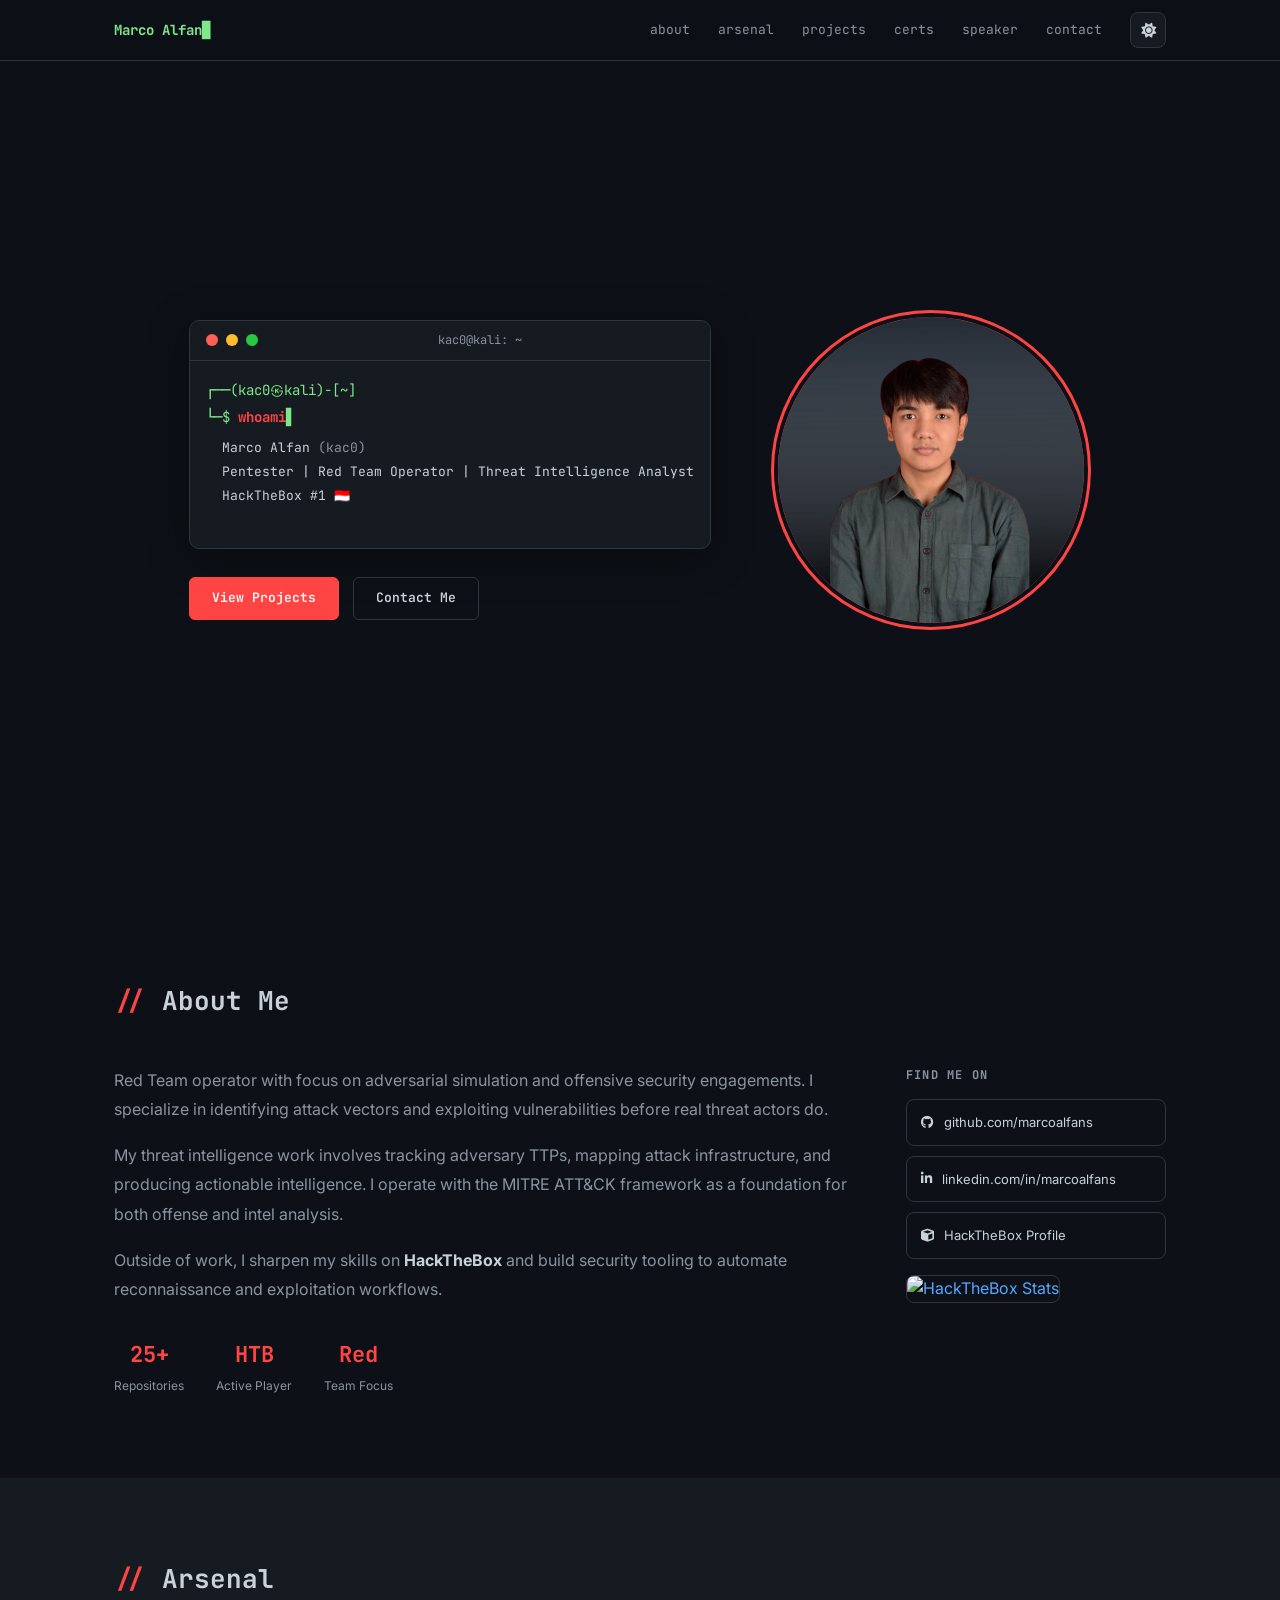
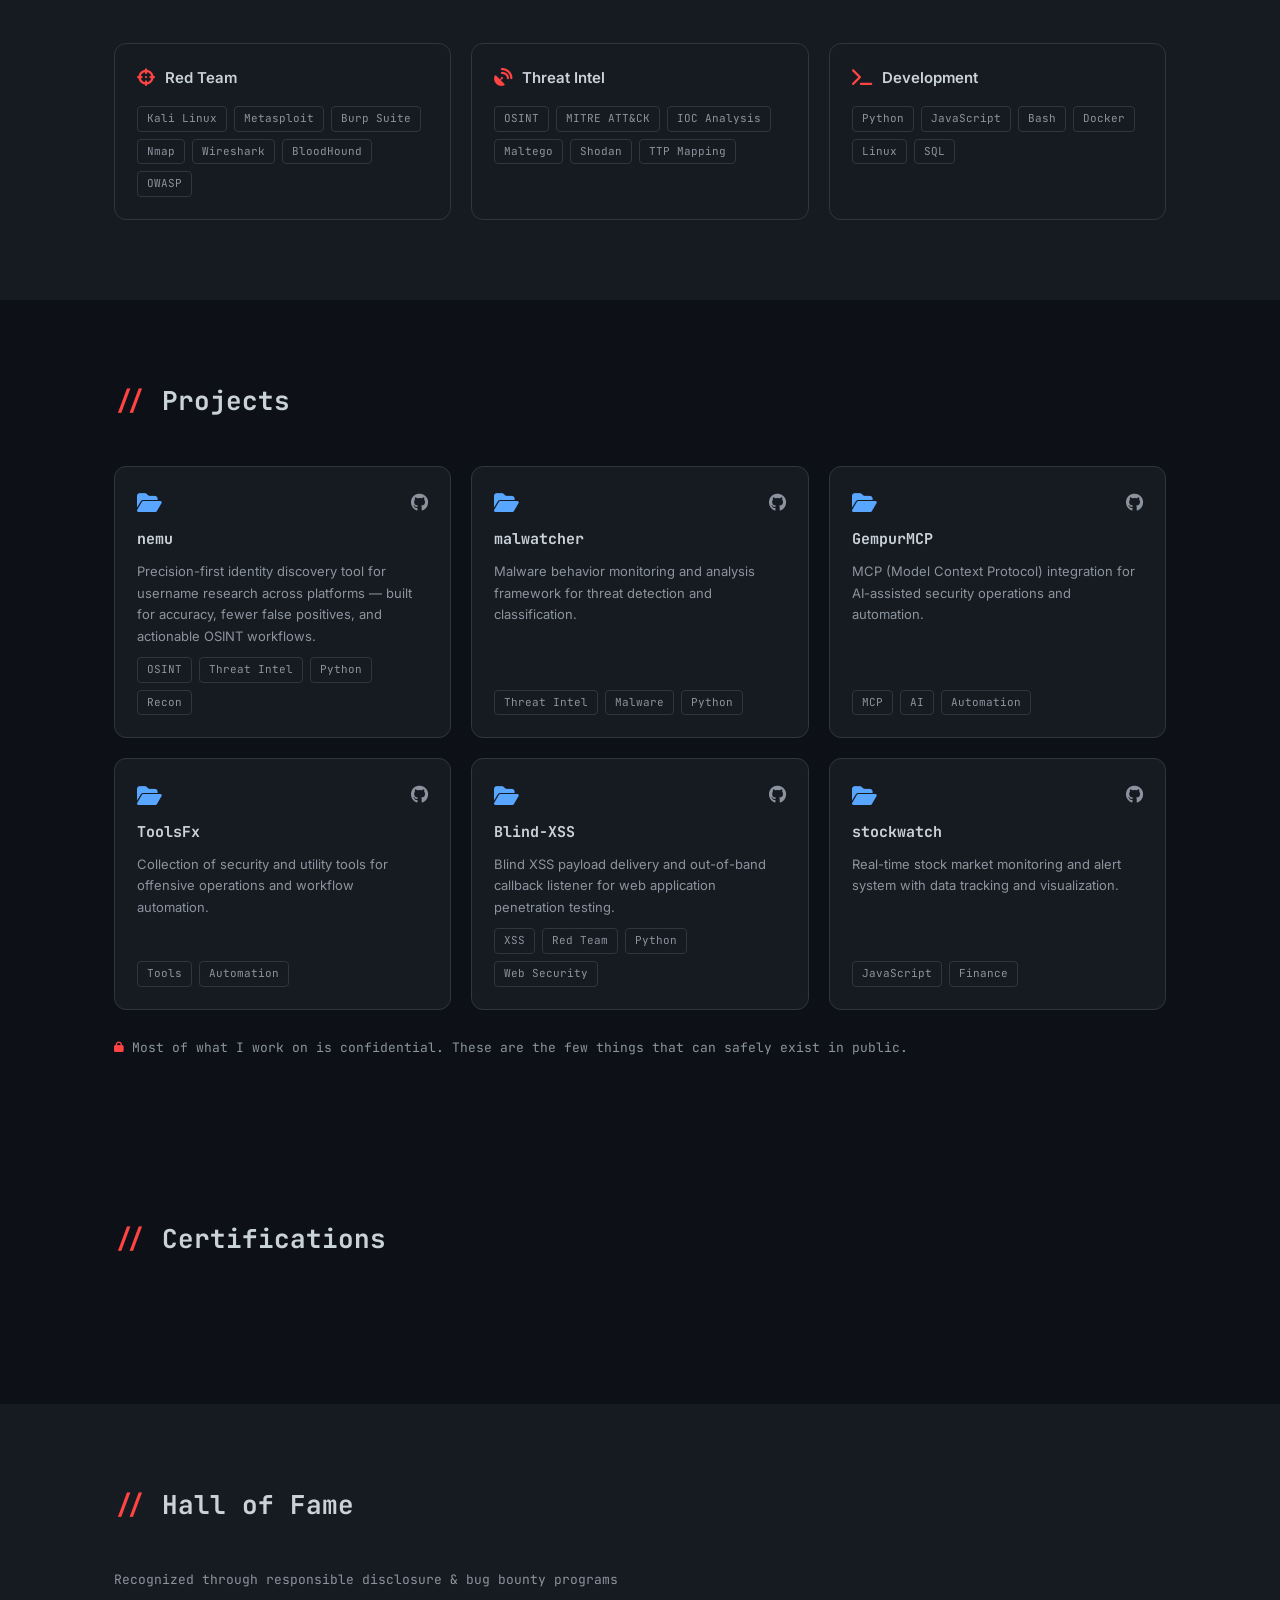
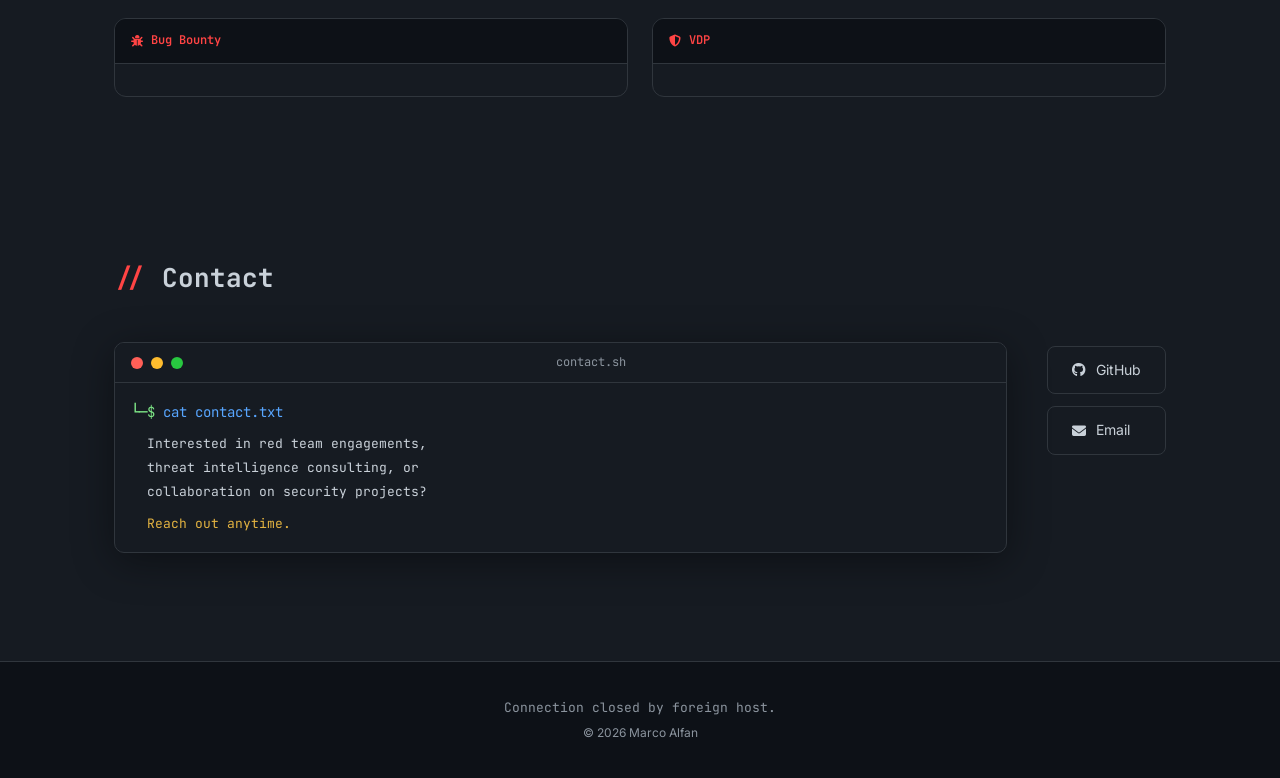
==== index.html @ 9dabb417 "feat: load certs+hof from secret Gist with localStorage cache" ====
<!DOCTYPE html>
<html lang="en" data-theme="dark">
<head>
  <meta charset="UTF-8">
  <meta name="viewport" content="width=device-width, initial-scale=1.0">
  <meta name="description" content="Marco Alfan — Red Team Operator & Threat Intelligence Analyst">
  <title>Marco Alfan</title>
  <link rel="icon" href="assets/img/toonme.ico">
  <link href="https://fonts.googleapis.com/css2?family=JetBrains+Mono:wght@400;700&family=Inter:wght@300;400;500;600;700&display=swap" rel="stylesheet">
  <link rel="stylesheet" href="https://cdnjs.cloudflare.com/ajax/libs/font-awesome/6.5.0/css/all.min.css">
  <link rel="stylesheet" href="style.css">
</head>
<body>

  <!-- Navbar -->
  <nav class="navbar" id="navbar">
    <div class="nav-container">
      <a href="#home" class="nav-brand">
        <span class="g" id="navBrand"></span><span class="blink">█</span>
      </a>
      <div class="nav-links" id="navLinks">
        <a href="#about">about</a>
        <a href="#skills">arsenal</a>
        <a href="#projects">projects</a>
        <a href="#certifications">certs</a>
        <a href="/speaker">speaker</a>
        <a href="#contact">contact</a>
        <button class="theme-toggle" id="themeToggle" aria-label="Toggle theme">
          <i class="fas fa-sun" id="themeIcon"></i>
        </button>
      </div>
      <button class="hamburger" id="hamburger" aria-label="Menu">
        <span></span><span></span><span></span>
      </button>
    </div>
    <div class="mobile-menu" id="mobileMenu">
      <a href="#about">about</a>
      <a href="#skills">arsenal</a>
      <a href="#projects">projects</a>
      <a href="#certifications">certs</a>
      <a href="/speaker">speaker</a>
      <a href="#contact">contact</a>
    </div>
  </nav>

  <!-- Hero -->
  <section id="home" class="hero">
    <div class="container hero-inner">
      <div class="hero-content">
        <div class="terminal-window">
          <div class="terminal-header">
            <span class="dot red"></span>
            <span class="dot yellow"></span>
            <span class="dot green"></span>
            <span class="terminal-title">kac0@kali: ~</span>
          </div>
          <div class="terminal-body">
            <div class="tline"><span class="g">┌──(kac0㉿kali)-[~]</span></div>
            <div class="tline"><span class="g">└─$ </span><span id="typewriter"></span><span class="cursor">▋</span></div>
            <div id="termOutput">
              <div class="terminal-output">
                <p class="out-line">Marco Alfan <span class="muted">(kac0)</span></p>
                <p class="out-line">Pentester | Red Team Operator | Threat Intelligence Analyst</p>
                <p class="out-line">HackTheBox #1 &#x1F1EE;&#x1F1E9;</p>
                <p class="out-line"><span class="y">Status :</span> <span class="g">&#9679; Available for engagements</span></p>
              </div>
            </div>
          </div>
        </div>
        <div class="hero-cta">
          <a href="#projects" class="btn btn-primary">View Projects</a>
          <a href="#contact" class="btn btn-outline">Contact Me</a>
        </div>
      </div>
      <div class="hero-visual">
        <div class="profile-ring">
          <img src="assets/img/photo-profile.png" alt="Marco Alfan" class="profile-img">
        </div>
      </div>
    </div>
  </section>

  <!-- About -->
  <section id="about" class="section">
    <div class="container">
      <h2 class="section-title"><span class="accent">// </span>About Me</h2>
      <div class="about-grid">
        <div class="about-text">
          <p>Red Team operator with focus on adversarial simulation and offensive security engagements. I specialize in identifying attack vectors and exploiting vulnerabilities before real threat actors do.</p>
          <p>My threat intelligence work involves tracking adversary TTPs, mapping attack infrastructure, and producing actionable intelligence. I operate with the MITRE ATT&CK framework as a foundation for both offense and intel analysis.</p>
          <p>Outside of work, I sharpen my skills on <strong>HackTheBox</strong> and build security tooling to automate reconnaissance and exploitation workflows.</p>
          <div class="about-stats">
            <div class="stat">
              <span class="stat-num">25+</span>
              <span class="stat-label">Repositories</span>
            </div>
            <div class="stat">
              <span class="stat-num">HTB</span>
              <span class="stat-label">Active Player</span>
            </div>
            <div class="stat">
              <span class="stat-num">Red</span>
              <span class="stat-label">Team Focus</span>
            </div>
          </div>
        </div>
        <div class="about-links">
          <h3>Find me on</h3>
          <a href="https://github.com/marcoalfans" target="_blank" class="social-link">
            <i class="fab fa-github"></i> github.com/marcoalfans
          </a>
          <a href="https://www.linkedin.com/in/marcoalfans/" target="_blank" class="social-link">
            <i class="fab fa-linkedin-in"></i> linkedin.com/in/marcoalfans
          </a>
          <a href="https://profile.hackthebox.com/profile/019ca2e5-4787-73db-8722-52022246285c" target="_blank" class="social-link htb">
            <i class="fas fa-cube"></i> HackTheBox Profile
          </a>
          <a href="https://app.hackthebox.com/users/3047827" target="_blank" class="htb-badge-link">
            <img src="https://www.hackthebox.eu/badge/image/3047827" alt="HackTheBox Stats" class="htb-badge-img">
          </a>
        </div>
      </div>
    </div>
  </section>

  <!-- Skills -->
  <section id="skills" class="section section-alt">
    <div class="container">
      <h2 class="section-title"><span class="accent">// </span>Arsenal</h2>
      <div class="skills-grid">
        <div class="skill-card">
          <div class="skill-header">
            <i class="fas fa-crosshairs"></i>
            <h3>Red Team</h3>
          </div>
          <div class="tags">
            <span class="tag">Kali Linux</span>
            <span class="tag">Metasploit</span>
            <span class="tag">Burp Suite</span>
            <span class="tag">Nmap</span>
            <span class="tag">Wireshark</span>
            <span class="tag">BloodHound</span>
            <span class="tag">OWASP</span>
          </div>
        </div>
        <div class="skill-card">
          <div class="skill-header">
            <i class="fas fa-satellite-dish"></i>
            <h3>Threat Intel</h3>
          </div>
          <div class="tags">
            <span class="tag">OSINT</span>
            <span class="tag">MITRE ATT&CK</span>
            <span class="tag">IOC Analysis</span>
            <span class="tag">Maltego</span>
            <span class="tag">Shodan</span>
            <span class="tag">TTP Mapping</span>
          </div>
        </div>
        <div class="skill-card">
          <div class="skill-header">
            <i class="fas fa-terminal"></i>
            <h3>Development</h3>
          </div>
          <div class="tags">
            <span class="tag">Python</span>
            <span class="tag">JavaScript</span>
            <span class="tag">Bash</span>
            <span class="tag">Docker</span>
            <span class="tag">Linux</span>
            <span class="tag">SQL</span>
          </div>
        </div>
      </div>
    </div>
  </section>

  <!-- Projects -->
  <section id="projects" class="section">
    <div class="container">
      <h2 class="section-title"><span class="accent">// </span>Projects</h2>
      <div class="projects-grid">
        <div class="project-card" id="nemuCard">
          <div class="project-header">
            <i class="fas fa-folder-open folder-icon"></i>
            <a href="https://github.com/marcoalfans/nemu" target="_blank" class="gh-link"><i class="fab fa-github"></i></a>
          </div>
          <h3 class="project-name">nemu</h3>
          <p class="project-desc">Precision-first identity discovery tool for username research across platforms — built for accuracy, fewer false positives, and actionable OSINT workflows.</p>
          <div class="tags">
            <span class="tag">OSINT</span>
            <span class="tag">Threat Intel</span>
            <span class="tag">Python</span>
            <span class="tag">Recon</span>
          </div>
        </div>
        <div class="project-card">
          <div class="project-header">
            <i class="fas fa-folder-open folder-icon"></i>
            <a href="https://github.com/marcoalfans/malwatcher" target="_blank" class="gh-link"><i class="fab fa-github"></i></a>
          </div>
          <h3 class="project-name">malwatcher</h3>
          <p class="project-desc">Malware behavior monitoring and analysis framework for threat detection and classification.</p>
          <div class="tags">
            <span class="tag">Threat Intel</span>
            <span class="tag">Malware</span>
            <span class="tag">Python</span>
          </div>
        </div>
        <div class="project-card">
          <div class="project-header">
            <i class="fas fa-folder-open folder-icon"></i>
            <a href="https://github.com/marcoalfans/GempurMCP" target="_blank" class="gh-link"><i class="fab fa-github"></i></a>
          </div>
          <h3 class="project-name">GempurMCP</h3>
          <p class="project-desc">MCP (Model Context Protocol) integration for AI-assisted security operations and automation.</p>
          <div class="tags">
            <span class="tag">MCP</span>
            <span class="tag">AI</span>
            <span class="tag">Automation</span>
          </div>
        </div>
        <div class="project-card">
          <div class="project-header">
            <i class="fas fa-folder-open folder-icon"></i>
            <a href="https://github.com/marcoalfans/ToolsFx" target="_blank" class="gh-link"><i class="fab fa-github"></i></a>
          </div>
          <h3 class="project-name">ToolsFx</h3>
          <p class="project-desc">Collection of security and utility tools for offensive operations and workflow automation.</p>
          <div class="tags">
            <span class="tag">Tools</span>
            <span class="tag">Automation</span>
          </div>
        </div>
        <div class="project-card">
          <div class="project-header">
            <i class="fas fa-folder-open folder-icon"></i>
            <a href="https://github.com/marcoalfans/Blind-XSS" target="_blank" class="gh-link"><i class="fab fa-github"></i></a>
          </div>
          <h3 class="project-name">Blind-XSS</h3>
          <p class="project-desc">Blind XSS payload delivery and out-of-band callback listener for web application penetration testing.</p>
          <div class="tags">
            <span class="tag">XSS</span>
            <span class="tag">Red Team</span>
            <span class="tag">Python</span>
            <span class="tag">Web Security</span>
          </div>
        </div>
        <div class="project-card">
          <div class="project-header">
            <i class="fas fa-folder-open folder-icon"></i>
            <a href="https://github.com/marcoalfans/stockwatch" target="_blank" class="gh-link"><i class="fab fa-github"></i></a>
          </div>
          <h3 class="project-name">stockwatch</h3>
          <p class="project-desc">Real-time stock market monitoring and alert system with data tracking and visualization.</p>
          <div class="tags">
            <span class="tag">JavaScript</span>
            <span class="tag">Finance</span>
          </div>
        </div>
      </div>
      <p class="proj-note"><i class="fas fa-lock"></i> Most of what I work on is confidential. These are the few things that can safely exist in public.</p>
    </div>
  </section>

  <!-- Certifications -->
  <section id="certifications" class="section">
    <div class="container">
      <h2 class="section-title"><span class="accent">// </span>Certifications</h2>
      <div class="certs-outer">
        <div class="certs-scroll">
          <div class="certs-grid" id="certsGrid"></div>
        </div>
      </div>
    </div>
  </section>

  <!-- Hall of Fame -->
  <section id="hof" class="section section-alt">
    <div class="container">
      <h2 class="section-title"><span class="accent">// </span>Hall of Fame</h2>
      <p class="hof-sub">Recognized through responsible disclosure &amp; bug bounty programs</p>
      <div class="hof-columns">

        <!-- Bug Bounty -->
        <div class="hof-col">
          <div class="hof-col-header">
            <i class="fas fa-bug"></i> Bug Bounty
          </div>
          <div class="hof-items" id="hofBugBounty"></div>
        </div>

        <!-- VDP -->
        <div class="hof-col">
          <div class="hof-col-header">
            <i class="fas fa-shield-alt"></i> VDP
          </div>
          <div class="hof-items" id="hofVdp"></div>
        </div>

      </div>
    </div>
  </section>

  <!-- Contact -->
  <section id="contact" class="section section-alt">
    <div class="container">
      <h2 class="section-title"><span class="accent">// </span>Contact</h2>
      <div class="contact-wrap">
        <div class="terminal-window contact-terminal">
          <div class="terminal-header">
            <span class="dot red"></span>
            <span class="dot yellow"></span>
            <span class="dot green"></span>
            <span class="terminal-title">contact.sh</span>
          </div>
          <div class="terminal-body">
            <div class="tline"><span class="g">└─$ </span><span class="b">cat contact.txt</span></div>
            <div class="terminal-output">
              <p>Interested in red team engagements,</p>
              <p>threat intelligence consulting, or</p>
              <p>collaboration on security projects?</p>
              <p class="mt-2"><span class="y">Reach out anytime.</span></p>
            </div>
          </div>
        </div>
        <div class="contact-links">
          <a href="https://github.com/marcoalfans" target="_blank" class="contact-btn">
            <i class="fab fa-github"></i> GitHub
          </a>
          <a href="mailto:marcoalfans@gmail.com" class="contact-btn">
            <i class="fas fa-envelope"></i> Email
          </a>
        </div>
      </div>
    </div>
  </section>

  <!-- Footer -->
  <footer>
    <div class="container">
      <p class="footer-cmd"><span class="muted">Connection closed by foreign host.</span></p>
      <p class="footer-out">© 2026 Marco Alfan</p>
    </div>
  </footer>

  <script>
    function renderCerts() {
      const grid = document.getElementById('certsGrid');
      if (!grid || typeof CERTS === 'undefined') return;
      grid.innerHTML = CERTS.map(c => `
        <div class="cert-card">
          <div class="cert-img-area ${c.bg}"><img src="${c.img}" alt="${c.alt}"></div>
          <div class="cert-body">
            <h3>${c.name}</h3>
            <p class="cert-issuer">${c.issuer}</p>
            <div class="cert-meta">
              <span><i class="fas fa-calendar-check"></i> ${c.date}</span>
              ${c.expiry ? `<span class="cert-exp">Exp. ${c.expiry}</span>` : '<span class="cert-noexp">No Expiry</span>'}
              <a href="${c.verify}" target="_blank" rel="noopener noreferrer" class="cert-link">Verify <i class="fas fa-arrow-up-right-from-square"></i></a>
            </div>
          </div>
        </div>`).join('');
    }

    function renderHof() {
      if (typeof HOF === 'undefined') return;
      const base = (typeof HOF_LOGO_BASE !== 'undefined') ? HOF_LOGO_BASE : '';
      function makeChip(item) {
        const tag  = item.url ? 'a' : 'div';
        const href = item.url ? ` href="${item.url}" target="_blank" rel="noopener noreferrer"` : '';
        const hide = item.hidden ? ' hof-hidden' : '';
        const alt  = item.alt || item.name;
        return `<${tag}${href} class="hof-item${hide}"><img src="${base}${item.logo}" alt="${alt}" class="hof-logo"><span>${item.name}</span></${tag}>`;
      }
      const vdpEl = document.getElementById('hofVdp');
      if (vdpEl && HOF.vdp) {
        const hasHidden = HOF.vdp.some(i => i.hidden);
        vdpEl.innerHTML = HOF.vdp.map(makeChip).join('') +
          (hasHidden ? '<div class="hof-item hof-more"><i class="fas fa-ellipsis-h"></i><span>&amp; more</span></div>' : '');
      }
      const bbEl = document.getElementById('hofBugBounty');
      if (bbEl) {
        if (!HOF.bugbounty || HOF.bugbounty.length === 0) {
          bbEl.classList.add('hof-empty');
          bbEl.innerHTML = '<span class="bb-pending">Pending coordinated disclosure approval.</span>';
        } else {
          bbEl.innerHTML = HOF.bugbounty.map(makeChip).join('');
        }
      }
    }
  </script>

  <script>
    (function() {
      const TTL = 24 * 3600000;
      function runCode(code) {
        const s = document.createElement('script');
        s.textContent = code;
        document.head.appendChild(s);
      }
      async function loadData(entry) {
        const cached   = localStorage.getItem(entry.key);
        const cachedAt = localStorage.getItem(entry.key + '_at');
        if (cached && cachedAt && (Date.now() - Number(cachedAt)) < TTL) {
          runCode(cached); return;
        }
        const res  = await fetch(entry.url);
        const code = await res.text();
        runCode(code);
        localStorage.setItem(entry.key,         code);
        localStorage.setItem(entry.key + '_at', Date.now());
      }
      Promise.all([
        loadData({ url: 'https://gist.githubusercontent.com/marcoalfans/7404cdb81d71cb932d71141c705acb1c/raw/certs.js', key: 'pf_certs' }),
        loadData({ url: 'https://gist.githubusercontent.com/marcoalfans/7aecd864940d3055b43a4a5c8acf301d/raw/hof.js', key: 'pf_hof'   })
      ]).then(() => { renderCerts(); renderHof(); });
    })();
  </script>

  <script src="script.js"></script>

  <!-- nemu preview popup -->
  <div id="nemuModal" class="nemu-modal" role="dialog" aria-modal="true">
    <div class="nemu-modal-box">
      <button class="nemu-modal-close" id="nemuModalClose">&#x2715;</button>
      <img src="assets/img/nemu-demo.gif" alt="nemu demo">
    </div>
  </div>

</body>
</html>
---- style.css ----
/* ===== Variables ===== */
:root {
  --bg:         #0d1117;
  --bg-alt:     #161b22;
  --bg-card:    #161b22;
  --border:     #30363d;
  --text:       #c9d1d9;
  --muted:      #8b949e;
  --accent:     #ff4444;
  --accent-h:   #ff6666;
  --green:      #7ee787;
  --blue:       #58a6ff;
  --yellow:     #e3b341;
  --nav-bg:     rgba(13,17,23,0.92);
  --mono:       'JetBrains Mono', 'Fira Code', monospace;
  --sans:       'Inter', system-ui, sans-serif;
}
[data-theme="light"] {
  --bg:         #ffffff;
  --bg-alt:     #f6f8fa;
  --bg-card:    #ffffff;
  --border:     #d0d7de;
  --text:       #24292f;
  --muted:      #57606a;
  --accent:     #cf222e;
  --accent-h:   #a40e26;
  --green:      #1a7f37;
  --blue:       #0969da;
  --yellow:     #9a6700;
  --nav-bg:     rgba(255,255,255,0.92);
}

/* ===== Reset ===== */
*, *::before, *::after { box-sizing: border-box; margin: 0; padding: 0; }
html { scroll-behavior: smooth; }
body { background: var(--bg); color: var(--text); font-family: var(--sans); line-height: 1.6; transition: background .3s, color .3s; }
a { color: var(--blue); text-decoration: none; }
.container { max-width: 1100px; margin: 0 auto; padding: 0 24px; }

/* ===== Navbar ===== */
.navbar {
  position: fixed; top: 0; left: 0; right: 0; z-index: 100;
  background: var(--nav-bg);
  backdrop-filter: blur(12px);
  border-bottom: 1px solid var(--border);
  transition: background .3s;
}
.nav-container {
  max-width: 1100px; margin: 0 auto; padding: 0 24px;
  height: 60px; display: flex; align-items: center; justify-content: space-between;
}
.nav-brand { font-family: var(--mono); font-size: 14px; color: var(--text); font-weight: 700; }
.g { color: var(--green); }
.b { color: var(--blue); }
.y { color: var(--yellow); }
.muted { color: var(--muted); }
.accent { color: var(--accent); }
.blink { animation: blink 1s step-end infinite; color: var(--green); }
@keyframes blink { 50% { opacity: 0; } }

.nav-links { display: flex; align-items: center; gap: 28px; }
.nav-links a { font-family: var(--mono); font-size: 13px; color: var(--muted); transition: color .2s; }
.nav-links a:hover, .nav-links a.active { color: var(--accent); }

.theme-toggle {
  background: var(--bg-card); border: 1px solid var(--border); color: var(--text);
  width: 36px; height: 36px; border-radius: 8px; cursor: pointer;
  display: flex; align-items: center; justify-content: center; font-size: 15px; transition: .2s;
}
.theme-toggle:hover { border-color: var(--accent); color: var(--accent); }

.hamburger { display: none; flex-direction: column; gap: 5px; cursor: pointer; background: none; border: none; padding: 4px; }
.hamburger span { width: 22px; height: 2px; background: var(--text); display: block; transition: .3s; }

.mobile-menu { display: none; flex-direction: column; padding: 12px 24px 16px; border-top: 1px solid var(--border); }
.mobile-menu a { font-family: var(--mono); font-size: 13px; color: var(--muted); padding: 10px 0; border-bottom: 1px solid var(--border); }
.mobile-menu a:last-child { border-bottom: none; }
.mobile-menu.open { display: flex; }

@media (max-width: 768px) {
  .nav-links { display: none; }
  .hamburger { display: flex; }
}

/* ===== Hero ===== */
.hero { min-height: 100vh; display: flex; align-items: center; padding: 80px 0 40px; }
.hero-inner {
  display: flex; align-items: center; gap: 60px;
}
.hero-content { flex: 1; min-width: 0; }

.terminal-window {
  min-width: 380px;
  background: var(--bg-card); border: 1px solid var(--border);
  border-radius: 10px; overflow: hidden;
  font-family: var(--mono); font-size: 14px;
  margin-bottom: 28px;
  box-shadow: 0 8px 40px rgba(0,0,0,.4);
}
.terminal-header {
  background: var(--bg-alt); padding: 10px 16px;
  display: flex; align-items: center; gap: 8px;
  border-bottom: 1px solid var(--border);
}
.dot { width: 12px; height: 12px; border-radius: 50%; }
.dot.red    { background: #ff5f57; }
.dot.yellow { background: #febc2e; }
.dot.green  { background: #28c840; }
.terminal-title { flex: 1; text-align: center; font-size: 12px; color: var(--muted); }
.terminal-body { padding: 16px; }
.tline { line-height: 1.9; }
.mt-2 { margin-top: 8px; }
.terminal-output { margin-top: 6px; padding-left: 16px; }
.terminal-output p { font-size: 13px; line-height: 1.85; color: var(--text); }
.cursor { animation: cur 1s step-end infinite; color: var(--green); }
@keyframes cur { 50% { opacity: 0; } }
#typewriter { color: var(--accent); font-weight: 700; }

.hero-cta { display: flex; gap: 14px; flex-wrap: wrap; }
.btn { padding: 10px 22px; border-radius: 6px; font-family: var(--mono); font-size: 13px; font-weight: 600; cursor: pointer; transition: .2s; border: 1px solid transparent; display: inline-block; }
.btn-primary { background: var(--accent); color: #fff; border-color: var(--accent); }
.btn-primary:hover { background: var(--accent-h); color: #fff; border-color: var(--accent-h); }
.btn-outline { background: transparent; color: var(--text); border-color: var(--border); }
.btn-outline:hover { border-color: var(--accent); color: var(--accent); }

.hero-visual { flex-shrink: 0; }
.profile-ring {
  width: 320px; height: 320px; border-radius: 50%; padding: 3px;
  background: var(--accent);
}
.profile-img { width: 100%; height: 100%; border-radius: 50%; object-fit: cover; object-position: top; border: 4px solid var(--bg); display: block; }

@media (max-width: 900px) {
  .hero-inner { flex-direction: column-reverse; padding-top: 100px; gap: 32px; }
  .profile-ring { width: 210px; height: 210px; }
}

/* ===== Sections ===== */
.section { padding: 80px 0; }
.section-alt { background: var(--bg-alt); }
.section-title { font-size: 26px; font-weight: 700; margin-bottom: 44px; font-family: var(--mono); }

/* ===== About ===== */
.about-grid { display: grid; grid-template-columns: 1fr 260px; gap: 48px; align-items: start; }
.about-text p { color: var(--muted); margin-bottom: 16px; line-height: 1.85; }
.about-text strong { color: var(--text); }
.about-stats { display: flex; gap: 32px; margin-top: 32px; }
.stat { text-align: center; }
.stat-num { display: block; font-size: 22px; font-weight: 700; color: var(--accent); font-family: var(--mono); }
.stat-label { font-size: 12px; color: var(--muted); }
.about-links h3 { font-family: var(--mono); font-size: 12px; color: var(--muted); margin-bottom: 14px; text-transform: uppercase; letter-spacing: .1em; }
.social-link {
  display: flex; align-items: center; gap: 10px;
  padding: 12px 14px; border: 1px solid var(--border); border-radius: 8px;
  color: var(--text); font-size: 13px; margin-bottom: 10px; transition: .2s;
}
.social-link:hover { border-color: var(--blue); color: var(--blue); }
.social-link.htb:hover { border-color: #9fef00; color: #9fef00; }

@media (max-width: 768px) {
  .about-grid { grid-template-columns: 1fr; }
  .about-stats { gap: 20px; }
}

/* ===== Skills ===== */
.skills-grid { display: grid; grid-template-columns: repeat(3, 1fr); gap: 20px; }
.skill-card {
  background: var(--bg-card); border: 1px solid var(--border);
  border-radius: 12px; padding: 22px; transition: border-color .2s, transform .2s;
}
.skill-card:hover { border-color: var(--accent); transform: translateY(-4px); }
.skill-header { display: flex; align-items: center; gap: 10px; margin-bottom: 16px; }
.skill-header i { font-size: 18px; color: var(--accent); }
.skill-header h3 { font-size: 15px; font-weight: 600; }

@media (max-width: 768px) { .skills-grid { grid-template-columns: 1fr; } }

/* ===== Tags ===== */
.tags { display: flex; flex-wrap: wrap; gap: 7px; }
.tag {
  background: var(--bg-alt); border: 1px solid var(--border); color: var(--muted);
  font-family: var(--mono); font-size: 11px; padding: 3px 9px; border-radius: 4px; transition: .2s;
}
.tag:hover { border-color: var(--accent); color: var(--accent); }

/* ===== Projects ===== */
.projects-grid { display: grid; grid-template-columns: repeat(3, 1fr); gap: 20px; }
.project-card {
  background: var(--bg-card); border: 1px solid var(--border);
  border-radius: 12px; padding: 22px; transition: .2s;
  display: flex; flex-direction: column; gap: 10px;
}
.project-card:hover { border-color: var(--blue); transform: translateY(-4px); }
.project-header { display: flex; justify-content: space-between; align-items: center; }
.folder-icon { font-size: 22px; color: var(--blue); }
.gh-link { color: var(--muted); font-size: 18px; transition: color .2s; }
.gh-link:hover { color: var(--text); }
.project-name { font-family: var(--mono); font-size: 15px; color: var(--text); }
.project-desc { font-size: 13px; color: var(--muted); line-height: 1.65; flex: 1; }

@media (max-width: 768px) { .projects-grid { grid-template-columns: 1fr; } }
@media (min-width: 769px) and (max-width: 1024px) { .projects-grid { grid-template-columns: repeat(2, 1fr); } }



#nemuCard {
  cursor: pointer;
  position: relative;
}


.nemu-modal {
  display: none;
  position: fixed;
  inset: 0;
  background: rgba(0,0,0,.6);
  z-index: 300;
  align-items: center;
  justify-content: center;
}
.nemu-modal.open {
  display: flex;
}
.nemu-modal-box {
  background: var(--bg-card);
  border: 1px solid var(--border);
  border-radius: 10px;
  overflow: hidden;
  width: min(780px, 92vw);
  box-shadow: 0 20px 60px rgba(0,0,0,.7);
  animation: popIn .2s ease;
  position: relative;
}
@keyframes popIn {
  from { opacity: 0; transform: scale(.92); }
  to   { opacity: 1; transform: scale(1); }
}
.nemu-modal-close {
  position: absolute;
  top: 8px;
  right: 10px;
  background: rgba(0,0,0,.5);
  border: none;
  color: #fff;
  font-size: 14px;
  cursor: pointer;
  width: 26px;
  height: 26px;
  border-radius: 50%;
  display: flex;
  align-items: center;
  justify-content: center;
  transition: background .2s;
  z-index: 1;
}
.nemu-modal-close:hover { background: rgba(255,255,255,.2); }
.nemu-modal-box img {
  width: 100%;
  display: block;
}


.proj-note {
  margin-top: 28px;
  font-size: 13px;
  color: var(--muted);
  font-family: var(--mono);
  display: flex;
  align-items: center;
  gap: 8px;
}
.proj-note i {
  color: var(--accent);
  font-size: 11px;
}


.out-line {
  opacity: 0;
  transform: translateY(4px);
  transition: opacity .35s ease, transform .35s ease;
}
.out-line.visible {
  opacity: 1;
  transform: translateY(0);
}


.htb-badge-link {
  display: block;
  margin-top: 16px;
}
.htb-badge-img {
  width: 100%;
  max-width: 340px;
  border-radius: 8px;
  border: 1px solid var(--border);
  transition: border-color .2s, transform .2s;
}
.htb-badge-link:hover .htb-badge-img {
  border-color: #9fef00;
  transform: translateY(-2px);
}


/* ===== Certifications ===== */
.certs-outer {
  position: relative;
}
/* gradient fade di kanan sebagai indicator "ada lebih" */
.certs-outer::after {
  content: '';
  position: absolute;
  top: 0; right: 0; bottom: 0;
  width: 80px;
  background: linear-gradient(to right, transparent, var(--bg));
  pointer-events: none;
  z-index: 1;
}
[data-theme="light"] .certs-outer::after {
  background: linear-gradient(to right, transparent, #ffffff);
}

.certs-scroll {
  overflow-x: auto;
  scroll-snap-type: x proximity;
  -webkit-overflow-scrolling: touch;
  scrollbar-width: none;
  cursor: grab;
}
.certs-scroll:active { cursor: grabbing; }
.certs-scroll::-webkit-scrollbar { display: none; }

.certs-grid {
  display: grid;
  grid-template-rows: repeat(2, auto);
  grid-auto-flow: column;
  grid-auto-columns: calc((min(1100px, 100vw) - 96px) / 3);
  gap: 20px;
  width: max-content;
  padding-right: 80px;
}

.cert-card {
  background: var(--bg-card);
  border: 1px solid var(--border);
  border-radius: 12px;
  overflow: hidden;
  display: flex;
  flex-direction: column;
  transition: border-color .2s, transform .2s;
  scroll-snap-align: start;
}
.cert-card:hover { border-color: var(--accent); transform: translateY(-4px); }

.cert-img-area {
  width: 100%;
  height: 100px;
  display: flex;
  align-items: center;
  justify-content: center;
  overflow: hidden;
  flex-shrink: 0;
}
.cert-img-area img {
  width: 100%;
  height: 100%;
  object-fit: cover;
  padding: 0;
}

.bg-htb   { background: #1a2a1a; color: #9fef00; }
.bg-ine   { background: #0c1a2e; color: #38bdf8; }
.bg-cwl   { background: #2a0a0a; color: #f87171; }
.bg-cisco { background: #ffffff; color: #049fd9; }
.bg-bnsp  { background: #1a1400; color: #fbbf24; }
.bg-certiport { background: #1a0a2e; color: #a855f7; }
.bg-cisco img, .bg-certiport img { object-fit: contain; padding: 8px; }

.cert-body {
  padding: 12px 14px 14px;
  display: flex;
  flex-direction: column;
  gap: 5px;
  flex: 1;
}
.cert-body h3 {
  font-size: 12px;
  font-weight: 600;
  color: var(--text);
  line-height: 1.4;
}
.cert-issuer { font-size: 11px; color: var(--muted); }

.cert-meta {
  display: flex;
  align-items: center;
  gap: 6px;
  font-family: var(--mono);
  font-size: 10px;
  color: var(--muted);
  flex-wrap: nowrap;
  margin-top: auto;
  overflow: hidden;
}
.cert-meta > span:first-child { white-space: nowrap; flex-shrink: 0; }
.cert-meta i { margin-right: 2px; }

.cert-noexp {
  background: rgba(126,231,135,.12);
  color: var(--green);
  border: 1px solid rgba(126,231,135,.3);
  padding: 1px 6px;
  border-radius: 20px;
  font-size: 10px;
  white-space: nowrap;
  flex-shrink: 0;
}
.cert-exp {
  background: rgba(88,166,255,.1);
  color: var(--blue);
  border: 1px solid rgba(88,166,255,.25);
  padding: 1px 6px;
  border-radius: 20px;
  font-size: 10px;
  white-space: nowrap;
  flex-shrink: 0;
}
.cert-link {
  display: inline-flex;
  align-items: center;
  gap: 4px;
  font-family: var(--mono);
  font-size: 10px;
  color: var(--accent);
  border: 1px solid var(--accent);
  padding: 1px 7px;
  border-radius: 4px;
  transition: .2s;
  white-space: nowrap;
  flex-shrink: 0;
  margin-left: auto;
}
.cert-link:hover { background: var(--accent); color: #fff; }

@media (max-width: 768px) {
  .certs-grid { grid-auto-columns: calc(100vw - 80px); }
}

/* ===== Hall of Fame ===== */
.hof-sub {
  font-size: 13px;
  color: var(--muted);
  margin-bottom: 28px;
  font-family: var(--mono);
}
.hof-columns {
  display: grid;
  grid-template-columns: 1fr 1fr;
  gap: 24px;
}
.hof-col {
  background: var(--bg-card);
  border: 1px solid var(--border);
  border-radius: 12px;
  overflow: hidden;
}
.hof-col-header {
  padding: 12px 16px;
  font-family: var(--mono);
  font-size: 12px;
  font-weight: 600;
  color: var(--accent);
  border-bottom: 1px solid var(--border);
  display: flex;
  align-items: center;
  gap: 8px;
  background: var(--bg);
}
.hof-items {
  padding: 16px;
  display: grid;
  grid-template-columns: repeat(auto-fill, minmax(82px, 1fr));
  gap: 8px;
}
.hof-empty {
  align-items: center;
  justify-content: center;
}
.bb-pending {
  grid-column: 1 / -1;
  font-family: var(--mono);
  font-size: 11px;
  color: var(--muted);
  opacity: .55;
  text-align: center;
  padding: 28px 16px;
}
.hof-item {
  display: flex;
  flex-direction: column;
  align-items: center;
  gap: 5px;
  background: var(--bg);
  border: 1px solid var(--border);
  border-radius: 8px;
  padding: 8px 10px;
  height: 88px;
  text-decoration: none;
  transition: border-color .2s, transform .15s;
  cursor: default;
  justify-content: center;
}
a.hof-item { cursor: pointer; }
.hof-hidden { display: none; }
.hof-more {
  border-style: dashed;
  opacity: .5;
}
.hof-more i {
  font-size: 18px;
  color: var(--muted);
}
.hof-item:hover { border-color: var(--accent); transform: translateY(-2px); }
.hof-logo {
  width: 24px;
  height: 24px;
  object-fit: contain;
  border-radius: 4px;
}
.hof-item span {
  font-family: var(--mono);
  font-size: 8.5px;
  color: var(--muted);
  text-align: center;
  line-height: 1.3;
  word-break: break-word;
  hyphens: none;
}
a.hof-item:hover span { color: var(--text); }

@media (max-width: 600px) {
  .hof-columns { grid-template-columns: 1fr; }
}


/* ===== Contact ===== */
.contact-wrap { display: flex; gap: 40px; align-items: flex-start; flex-wrap: wrap; }
.contact-terminal { flex: 1; min-width: 260px; }
.contact-links { display: flex; flex-direction: column; gap: 12px; padding-top: 4px; }
.contact-btn {
  display: inline-flex; align-items: center; gap: 10px;
  padding: 12px 24px; border: 1px solid var(--border);
  border-radius: 8px; color: var(--text); font-size: 14px; transition: .2s; white-space: nowrap;
}
.contact-btn:hover { border-color: var(--accent); color: var(--accent); }

/* ===== Footer ===== */
footer { padding: 36px 0; border-top: 1px solid var(--border); text-align: center; }
.footer-cmd { font-family: var(--mono); font-size: 13px; }
.footer-out { font-size: 12px; color: var(--muted); margin-top: 4px; }
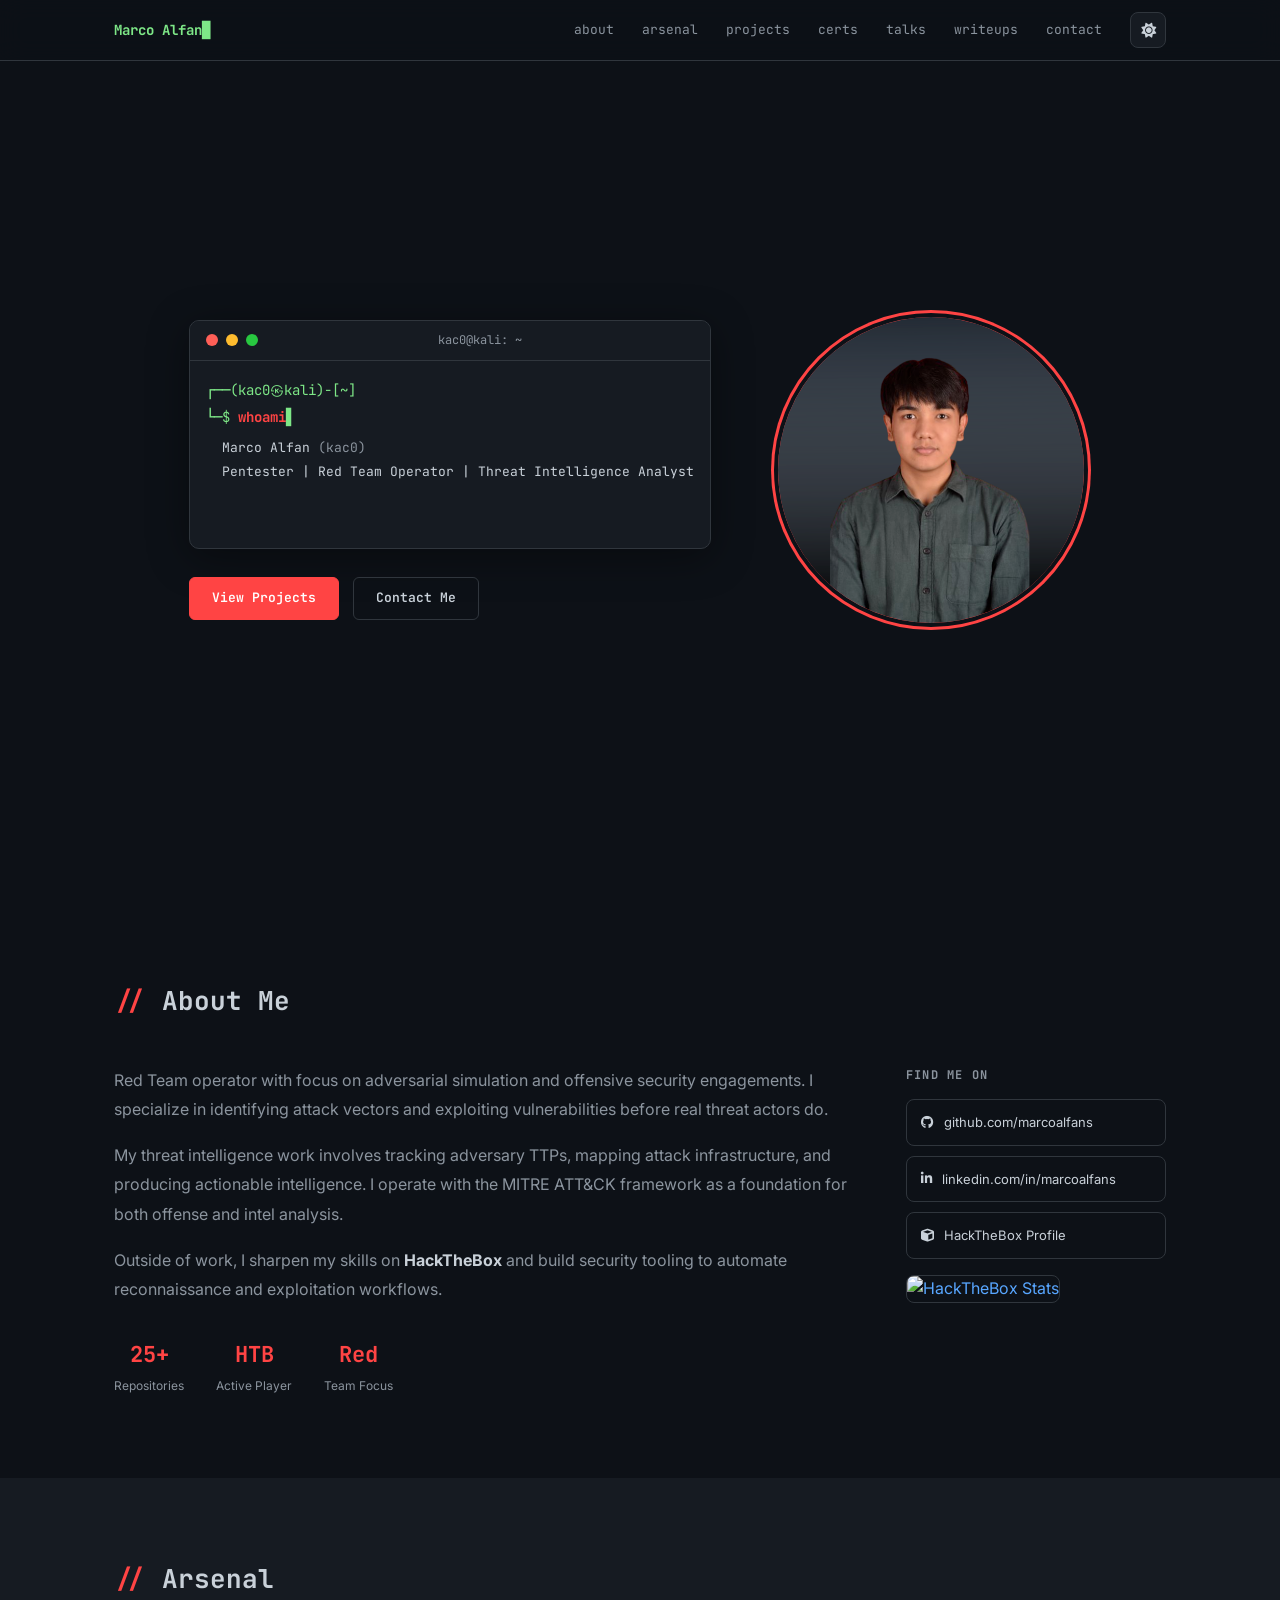
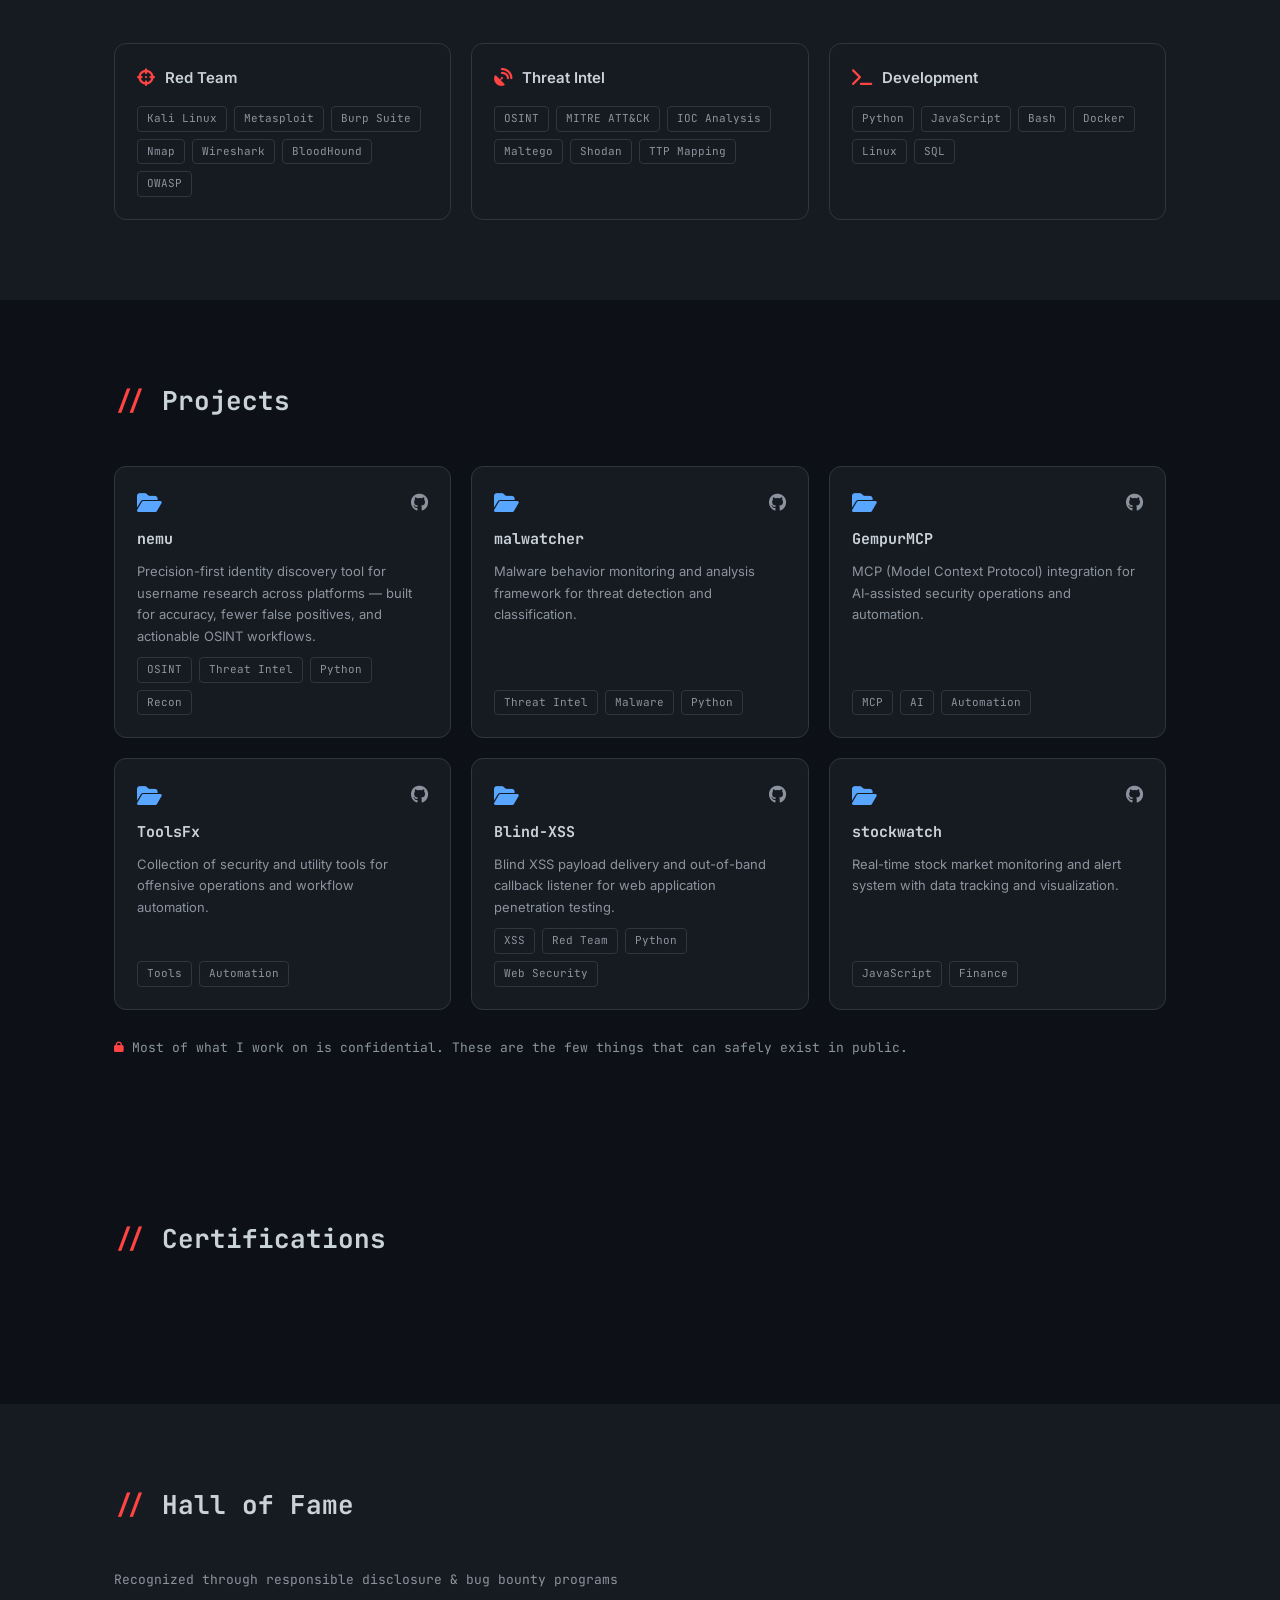
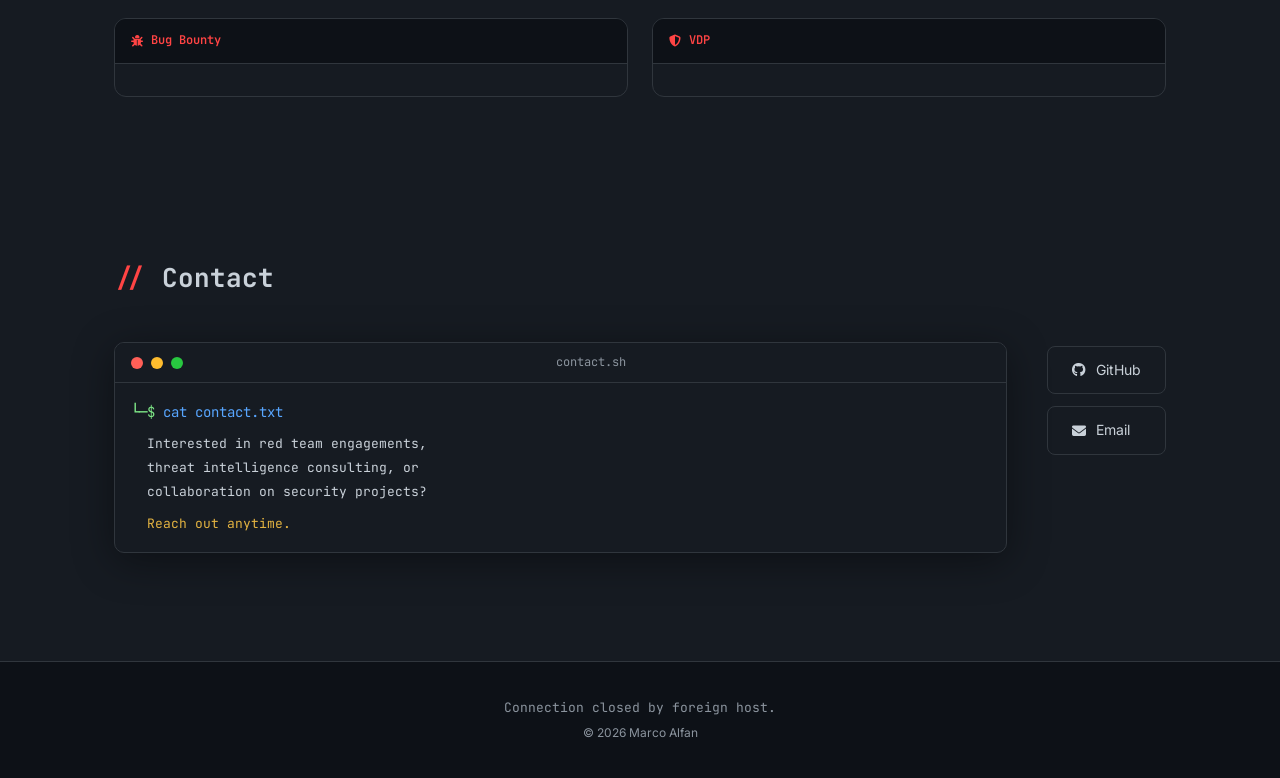
==== commit 2da4658e: "feat: rename Speaker->Talks, add Writeups page, SEO/OG + sitemap, perf/a11y fixes" ====
--- a/index.html
+++ b/index.html
@@ -3,9 +3,42 @@
 <head>
   <meta charset="UTF-8">
   <meta name="viewport" content="width=device-width, initial-scale=1.0">
-  <meta name="description" content="Marco Alfan — Red Team Operator & Threat Intelligence Analyst">
-  <title>Marco Alfan</title>
+  <meta name="description" content="Marco Alfan (kac0) — Pentester, Red Team Operator & Threat Intelligence Analyst. Offensive security engagements, adversary TTP tracking, and security tooling.">
+  <title>Marco Alfan — Red Team Operator & Threat Intel</title>
+  <link rel="canonical" href="https://marcoalfans.github.io/">
   <link rel="icon" href="assets/img/toonme.ico">
+
+  <!-- Open Graph -->
+  <meta property="og:type" content="website">
+  <meta property="og:title" content="Marco Alfan — Red Team Operator & Threat Intel">
+  <meta property="og:description" content="Pentester, Red Team Operator & Threat Intelligence Analyst. Offensive security, adversary TTP tracking, and security tooling.">
+  <meta property="og:url" content="https://marcoalfans.github.io/">
+  <meta property="og:image" content="https://marcoalfans.github.io/assets/img/photo-profile.png">
+  <meta property="og:site_name" content="Marco Alfan">
+  <!-- Twitter -->
+  <meta name="twitter:card" content="summary_large_image">
+  <meta name="twitter:title" content="Marco Alfan — Red Team Operator & Threat Intel">
+  <meta name="twitter:description" content="Pentester, Red Team Operator & Threat Intelligence Analyst. Offensive security, adversary TTP tracking, and security tooling.">
+  <meta name="twitter:image" content="https://marcoalfans.github.io/assets/img/photo-profile.png">
+
+  <!-- Structured data -->
+  <script type="application/ld+json">
+  {
+    "@context": "https://schema.org",
+    "@type": "Person",
+    "name": "Marco Alfan",
+    "alternateName": "kac0",
+    "url": "https://marcoalfans.github.io/",
+    "image": "https://marcoalfans.github.io/assets/img/photo-profile.png",
+    "jobTitle": "Red Team Operator & Threat Intelligence Analyst",
+    "sameAs": [
+      "https://github.com/marcoalfans",
+      "https://www.linkedin.com/in/marcoalfans/",
+      "https://profile.hackthebox.com/profile/019ca2e5-4787-73db-8722-52022246285c"
+    ],
+    "knowsAbout": ["Penetration Testing", "Red Teaming", "Threat Intelligence", "OSINT", "Bug Bounty", "MITRE ATT&CK"]
+  }
+  </script>
   <link href="https://fonts.googleapis.com/css2?family=JetBrains+Mono:wght@400;700&family=Inter:wght@300;400;500;600;700&display=swap" rel="stylesheet">
   <link rel="stylesheet" href="https://cdnjs.cloudflare.com/ajax/libs/font-awesome/6.5.0/css/all.min.css">
   <link rel="stylesheet" href="style.css">
@@ -23,7 +56,8 @@
         <a href="#skills">arsenal</a>
         <a href="#projects">projects</a>
         <a href="#certifications">certs</a>
-        <a href="/speaker">speaker</a>
+        <a href="/talks">talks</a>
+        <a href="/writeups">writeups</a>
         <a href="#contact">contact</a>
         <button class="theme-toggle" id="themeToggle" aria-label="Toggle theme">
           <i class="fas fa-sun" id="themeIcon"></i>
@@ -38,7 +72,8 @@
       <a href="#skills">arsenal</a>
       <a href="#projects">projects</a>
       <a href="#certifications">certs</a>
-      <a href="/speaker">speaker</a>
+      <a href="/talks">talks</a>
+      <a href="/writeups">writeups</a>
       <a href="#contact">contact</a>
     </div>
   </nav>
@@ -116,7 +151,7 @@
             <i class="fas fa-cube"></i> HackTheBox Profile
           </a>
           <a href="https://app.hackthebox.com/users/3047827" target="_blank" class="htb-badge-link">
-            <img src="https://www.hackthebox.eu/badge/image/3047827" alt="HackTheBox Stats" class="htb-badge-img">
+            <img src="https://www.hackthebox.eu/badge/image/3047827" alt="HackTheBox Stats" class="htb-badge-img" loading="lazy" decoding="async">
           </a>
         </div>
       </div>
@@ -350,7 +385,7 @@
       if (!grid || typeof CERTS === 'undefined') return;
       grid.innerHTML = CERTS.map(c => `
         <div class="cert-card">
-          <div class="cert-img-area ${c.bg}"><img src="${c.img}" alt="${c.alt}"></div>
+          <div class="cert-img-area ${c.bg}"><img src="${c.img}" alt="${c.alt}" loading="lazy" decoding="async"></div>
           <div class="cert-body">
             <h3>${c.name}</h3>
             <p class="cert-issuer">${c.issuer}</p>
@@ -371,7 +406,7 @@
         const href = item.url ? ` href="${item.url}" target="_blank" rel="noopener noreferrer"` : '';
         const hide = item.hidden ? ' hof-hidden' : '';
         const alt  = item.alt || item.name;
-        return `<${tag}${href} class="hof-item${hide}"><img src="${base}${item.logo}" alt="${alt}" class="hof-logo"><span>${item.name}</span></${tag}>`;
+        return `<${tag}${href} class="hof-item${hide}"><img src="${base}${item.logo}" alt="${alt}" class="hof-logo" loading="lazy" decoding="async"><span>${item.name}</span></${tag}>`;
       }
       const vdpEl = document.getElementById('hofVdp');
       if (vdpEl && HOF.vdp) {
@@ -424,7 +459,7 @@
   <div id="nemuModal" class="nemu-modal" role="dialog" aria-modal="true">
     <div class="nemu-modal-box">
       <button class="nemu-modal-close" id="nemuModalClose">&#x2715;</button>
-      <img src="assets/img/nemu-demo.gif" alt="nemu demo">
+      <img src="assets/img/nemu-demo.gif" alt="nemu demo" loading="lazy" decoding="async">
     </div>
   </div>
 
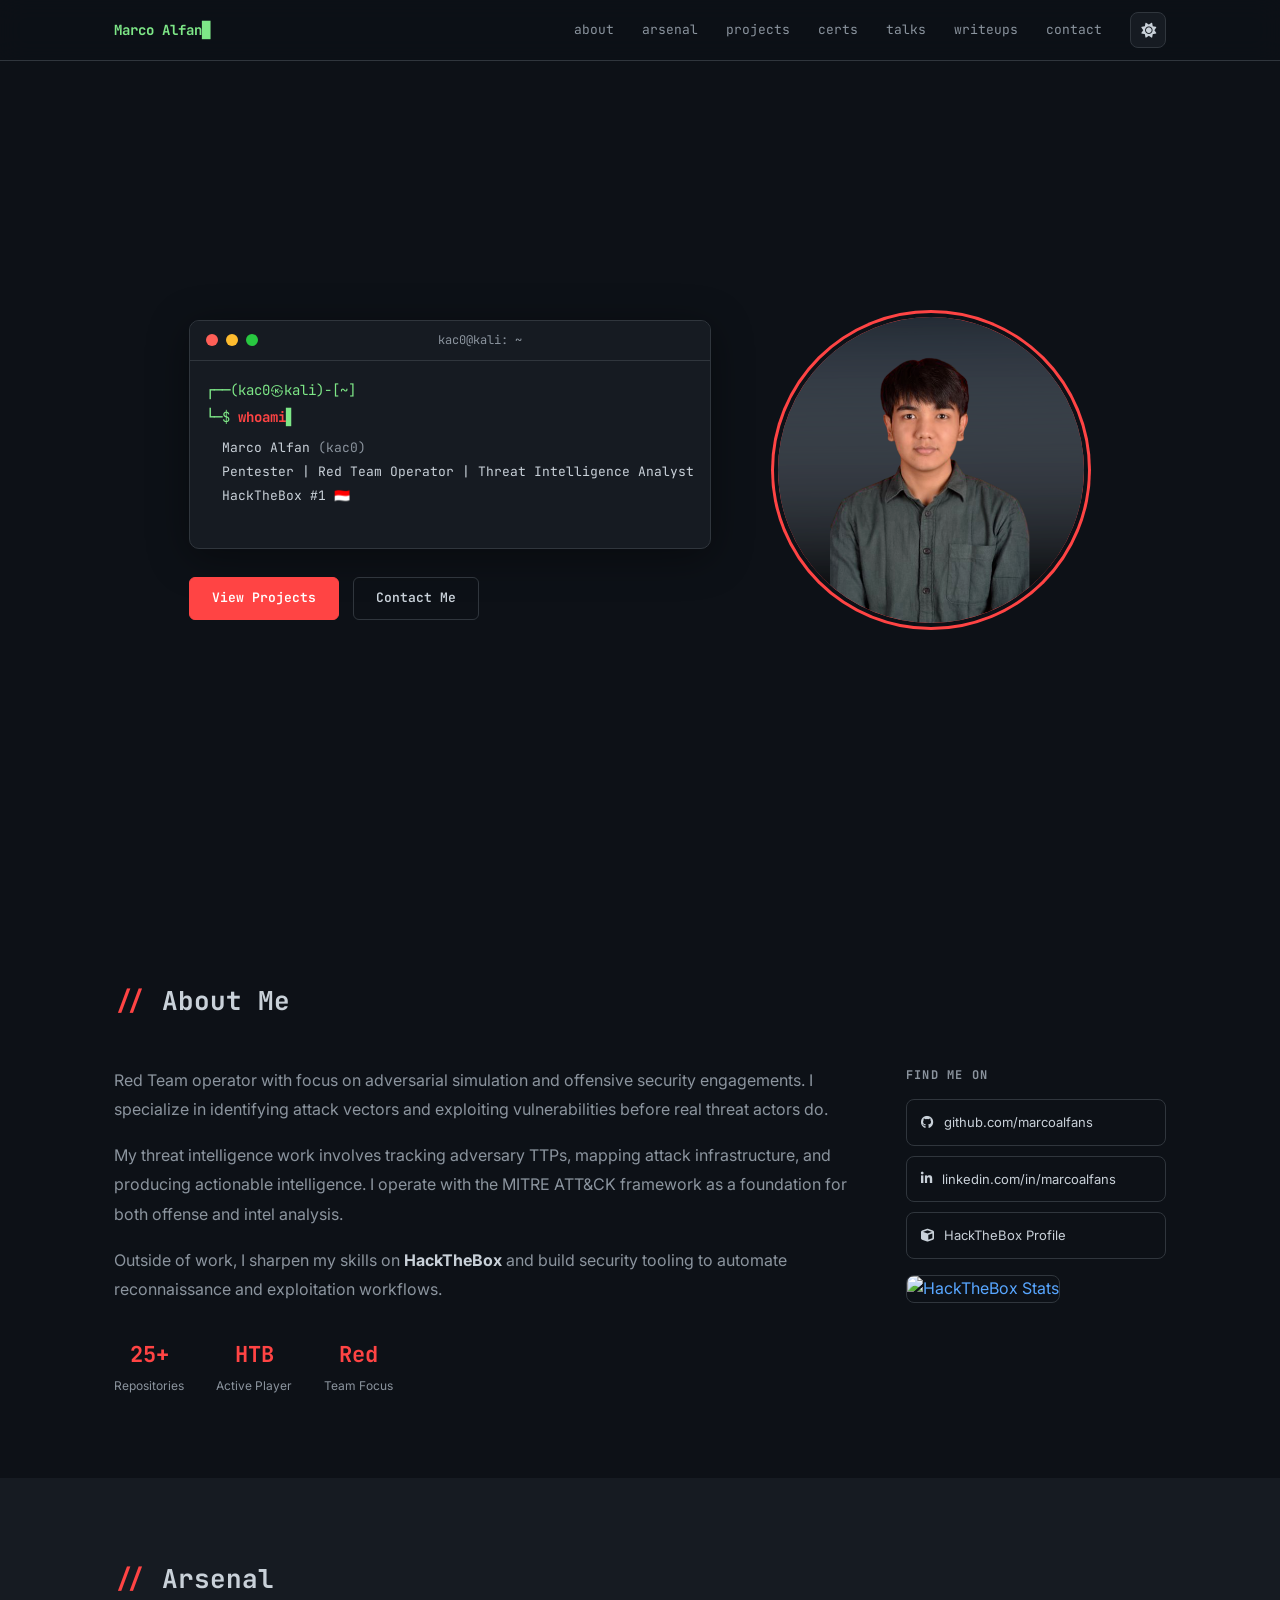
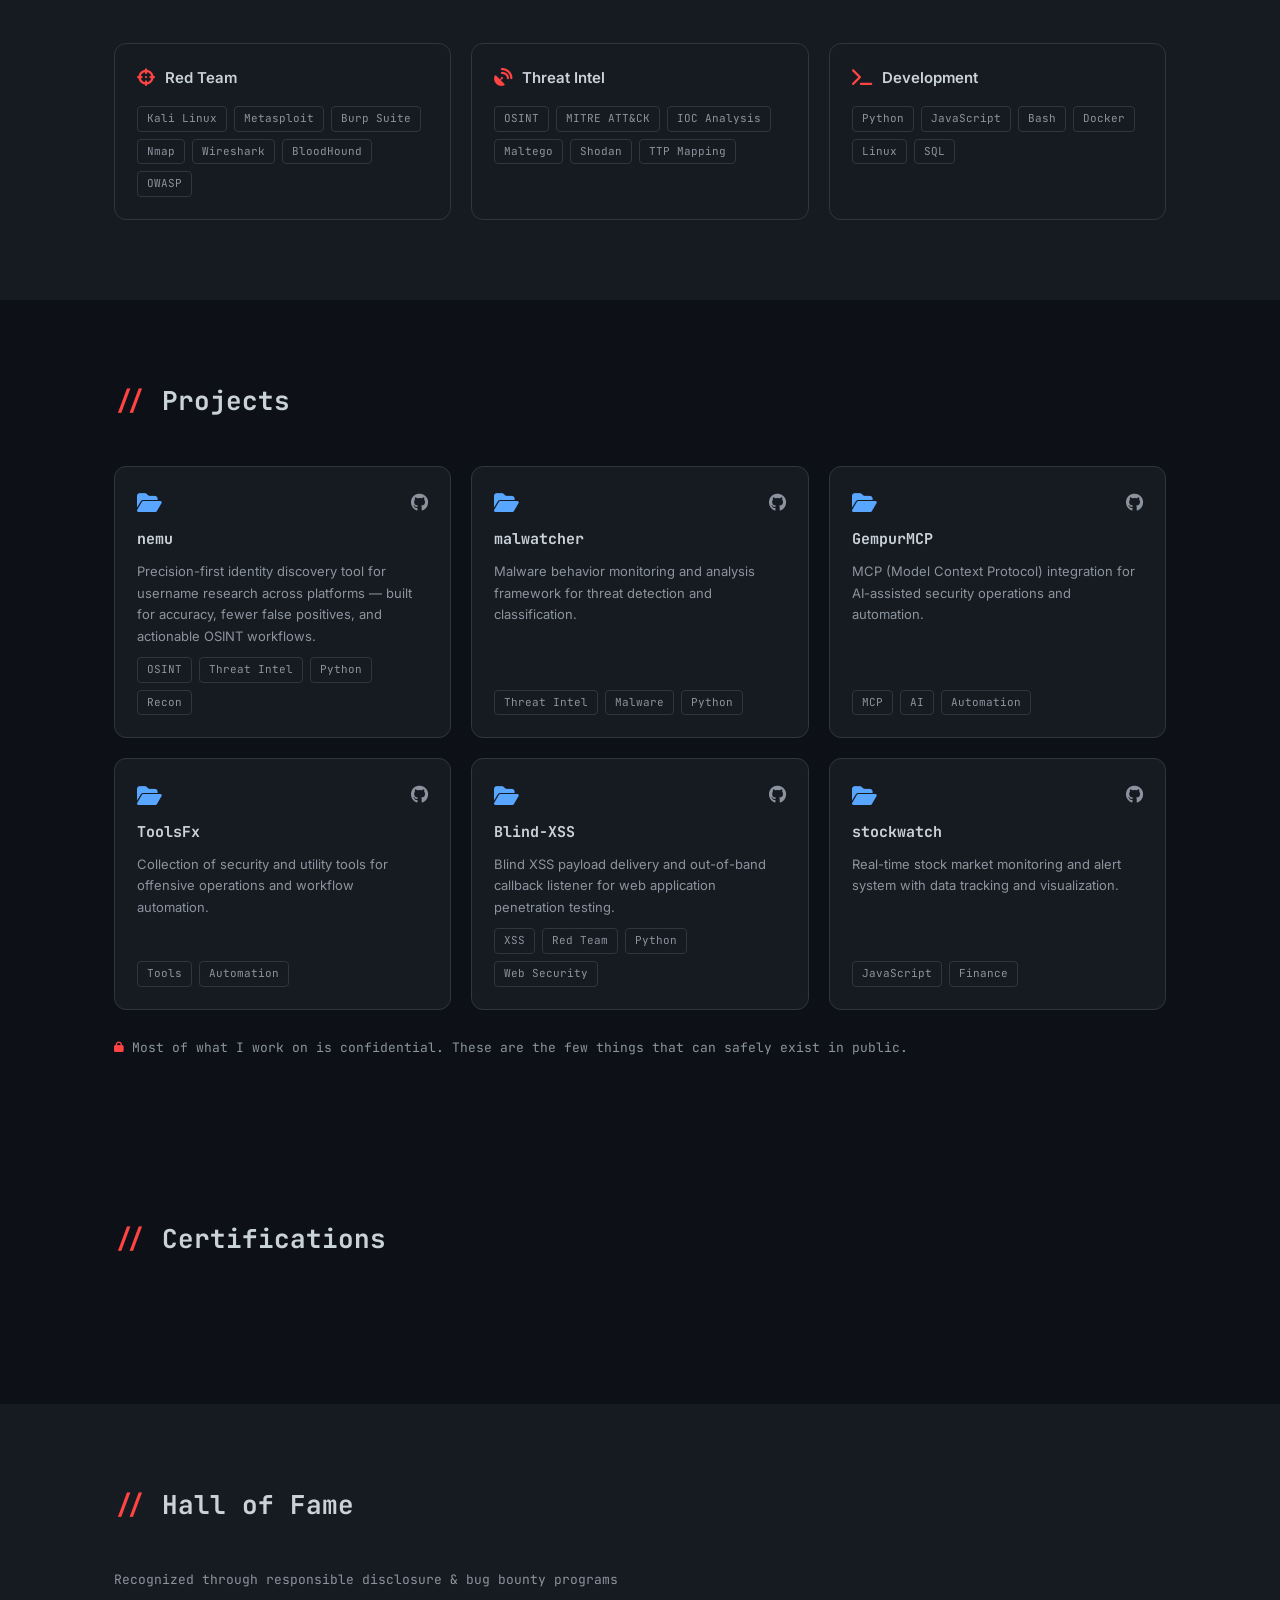
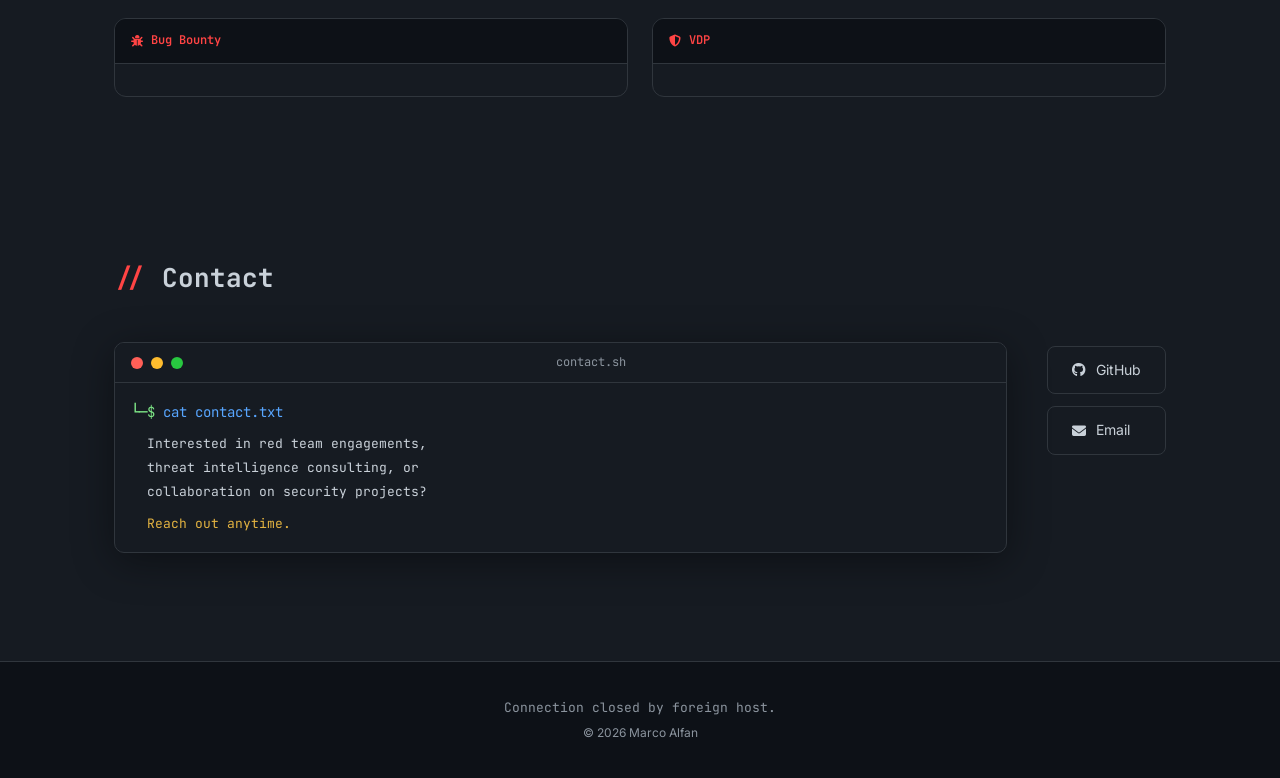
==== commit 1eb9a927: "refactor: unify cache to single CACHE_VERSION constant + self-healing on asset 404" ====
--- a/index.html
+++ b/index.html
@@ -385,7 +385,7 @@
       if (!grid || typeof CERTS === 'undefined') return;
       grid.innerHTML = CERTS.map(c => `
         <div class="cert-card">
-          <div class="cert-img-area ${c.bg}"><img src="${c.img}" alt="${c.alt}" loading="lazy" decoding="async"></div>
+          <div class="cert-img-area ${c.bg}"><img src="${c.img}" alt="${c.alt}" loading="lazy" decoding="async" onerror="window.__pfHeal&&window.__pfHeal()"></div>
           <div class="cert-body">
             <h3>${c.name}</h3>
             <p class="cert-issuer">${c.issuer}</p>
@@ -406,7 +406,7 @@
         const href = item.url ? ` href="${item.url}" target="_blank" rel="noopener noreferrer"` : '';
         const hide = item.hidden ? ' hof-hidden' : '';
         const alt  = item.alt || item.name;
-        return `<${tag}${href} class="hof-item${hide}"><img src="${base}${item.logo}" alt="${alt}" class="hof-logo" loading="lazy" decoding="async"><span>${item.name}</span></${tag}>`;
+        return `<${tag}${href} class="hof-item${hide}"><img src="${base}${item.logo}" alt="${alt}" class="hof-logo" loading="lazy" decoding="async" onerror="window.__pfHeal&&window.__pfHeal()"><span>${item.name}</span></${tag}>`;
       }
       const vdpEl = document.getElementById('hofVdp');
       if (vdpEl && HOF.vdp) {
@@ -429,27 +429,44 @@
   <script>
     (function() {
       const TTL = 24 * 3600000;
+      const CACHE_VERSION = 2;                 // bump ONLY on breaking data changes (e.g. renamed asset paths)
+      const ckey = e => e.key + '_v' + CACHE_VERSION;
+
       function runCode(code) {
         const s = document.createElement('script');
         s.textContent = code;
         document.head.appendChild(s);
       }
+
+      const scripts = [
+        { url: 'https://gist.githubusercontent.com/marcoalfans/7404cdb81d71cb932d71141c705acb1c/raw/certs.js', key: 'pf_certs' },
+        { url: 'https://gist.githubusercontent.com/marcoalfans/7aecd864940d3055b43a4a5c8acf301d/raw/hof.js',   key: 'pf_hof'   }
+      ];
+
       async function loadData(entry) {
-        const cached   = localStorage.getItem(entry.key);
-        const cachedAt = localStorage.getItem(entry.key + '_at');
+        const k = ckey(entry);
+        const cached   = localStorage.getItem(k);
+        const cachedAt = localStorage.getItem(k + '_at');
         if (cached && cachedAt && (Date.now() - Number(cachedAt)) < TTL) {
           runCode(cached); return;
         }
         const res  = await fetch(entry.url);
         const code = await res.text();
         runCode(code);
-        localStorage.setItem(entry.key,         code);
-        localStorage.setItem(entry.key + '_at', Date.now());
+        localStorage.setItem(k,         code);
+        localStorage.setItem(k + '_at', Date.now());
       }
-      Promise.all([
-        loadData({ url: 'https://gist.githubusercontent.com/marcoalfans/7404cdb81d71cb932d71141c705acb1c/raw/certs.js', key: 'pf_certs' }),
-        loadData({ url: 'https://gist.githubusercontent.com/marcoalfans/7aecd864940d3055b43a4a5c8acf301d/raw/hof.js', key: 'pf_hof'   })
-      ]).then(() => { renderCerts(); renderHof(); });
+
+      // Self-heal: if cached data points at assets that 404 (e.g. an old path
+      // after a rename), purge our cache once and reload to fetch fresh data.
+      window.__pfHeal = function() {
+        if (sessionStorage.getItem('pf_healed')) return;   // at most once per session — no reload loops
+        sessionStorage.setItem('pf_healed', '1');
+        scripts.forEach(e => { const k = ckey(e); localStorage.removeItem(k); localStorage.removeItem(k + '_at'); });
+        location.reload();
+      };
+
+      Promise.all(scripts.map(loadData)).then(() => { renderCerts(); renderHof(); });
     })();
   </script>
 
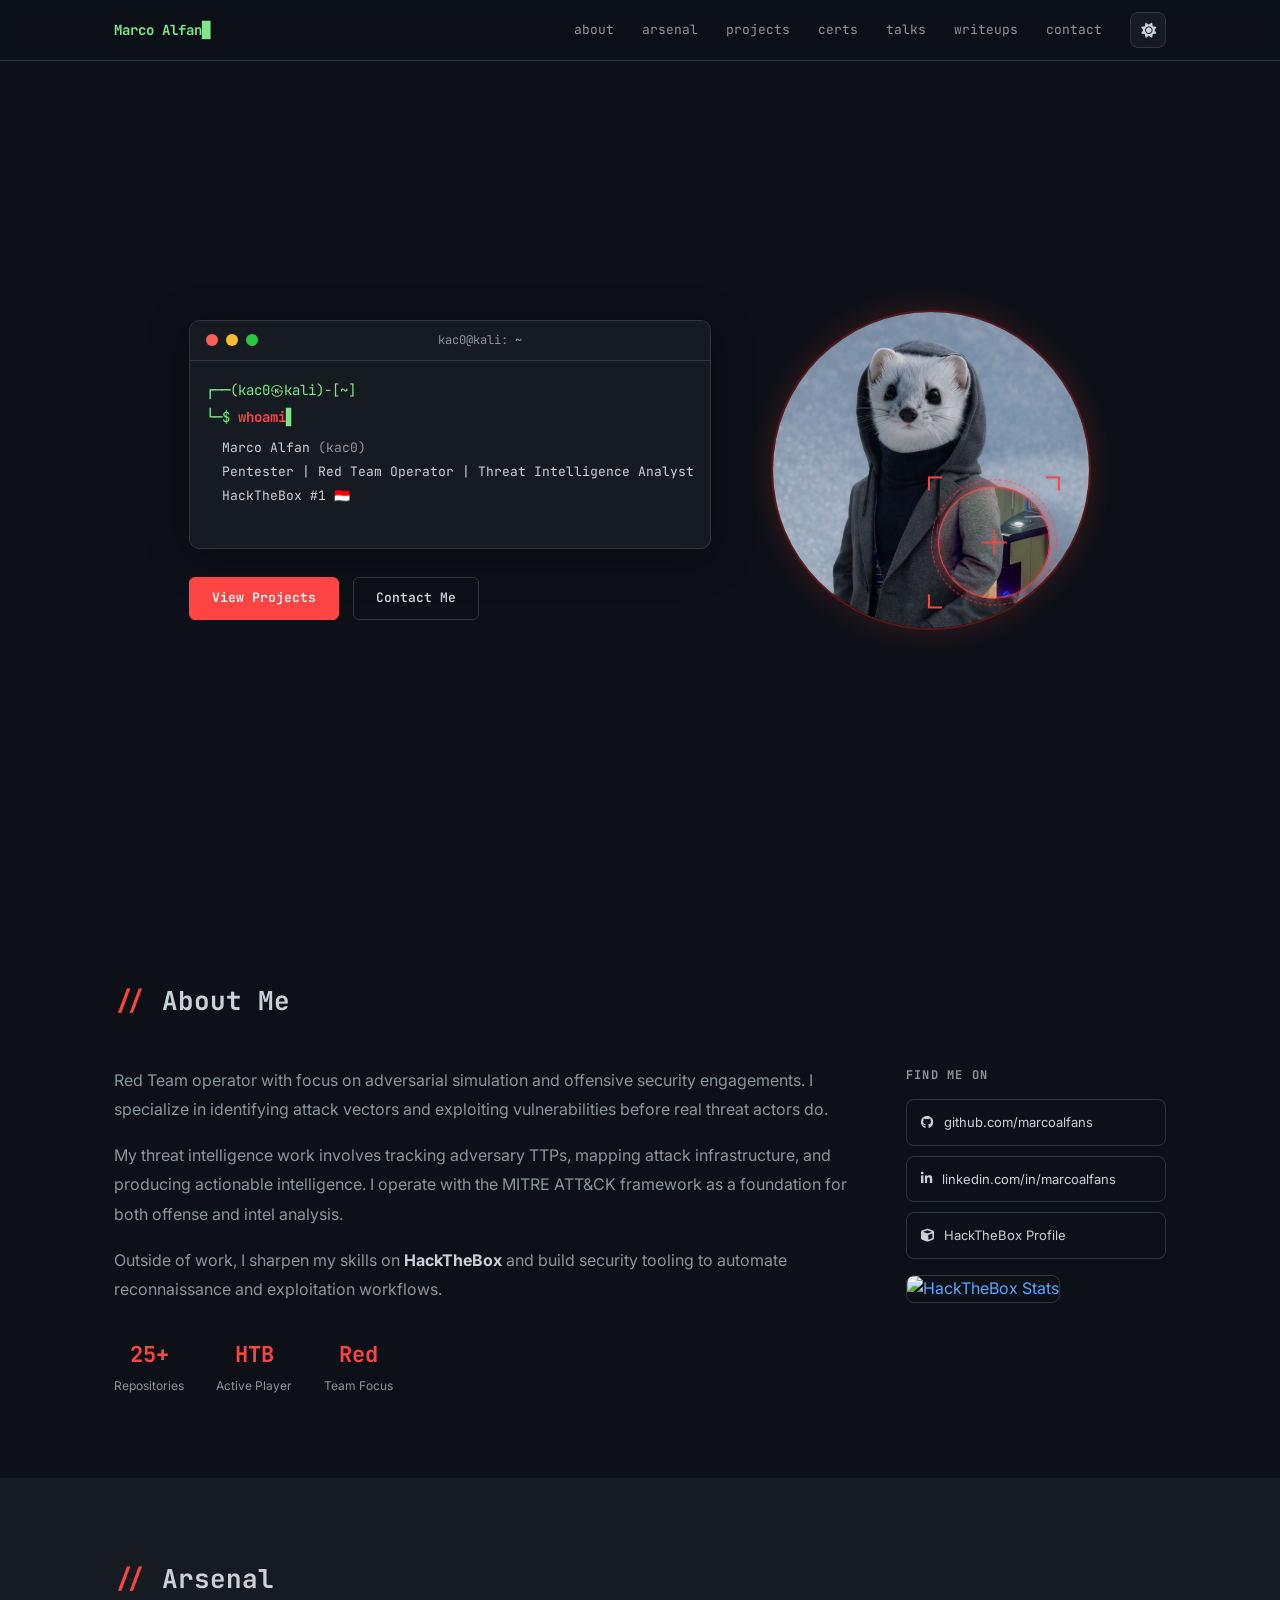
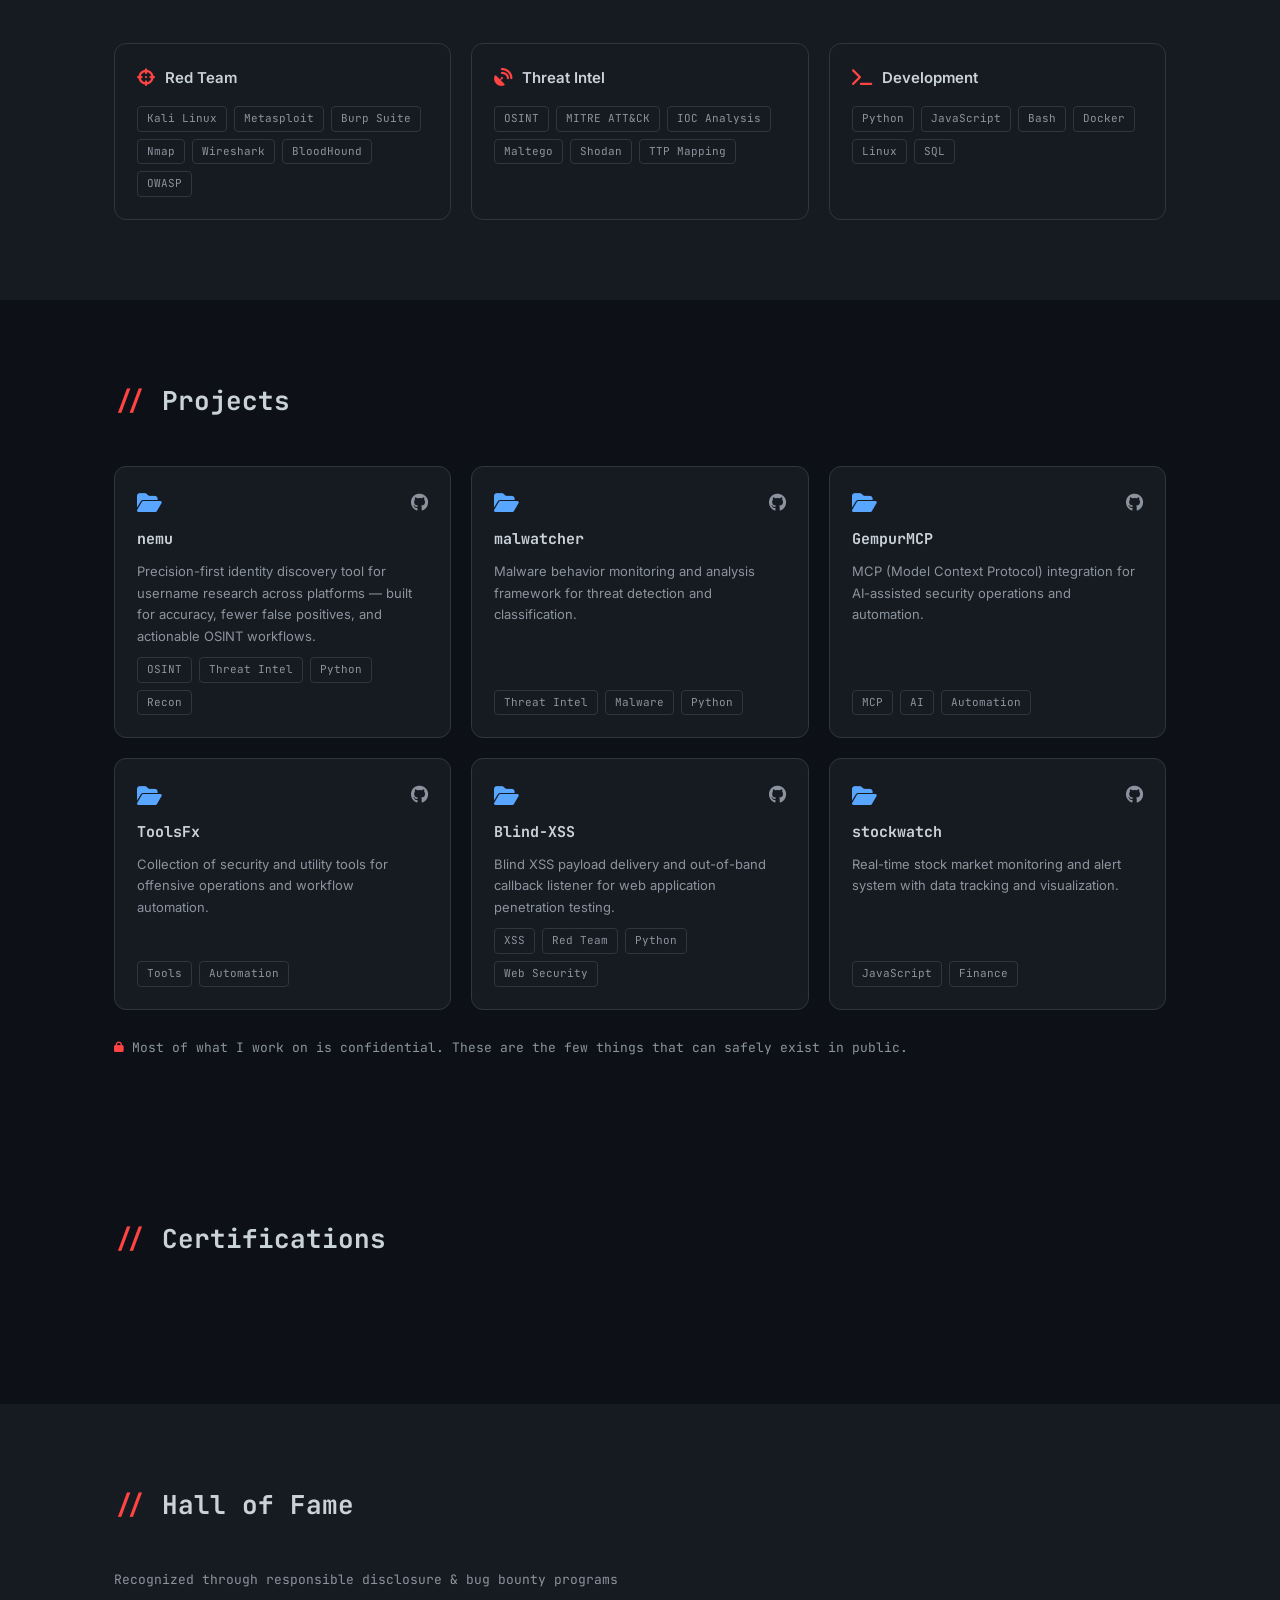
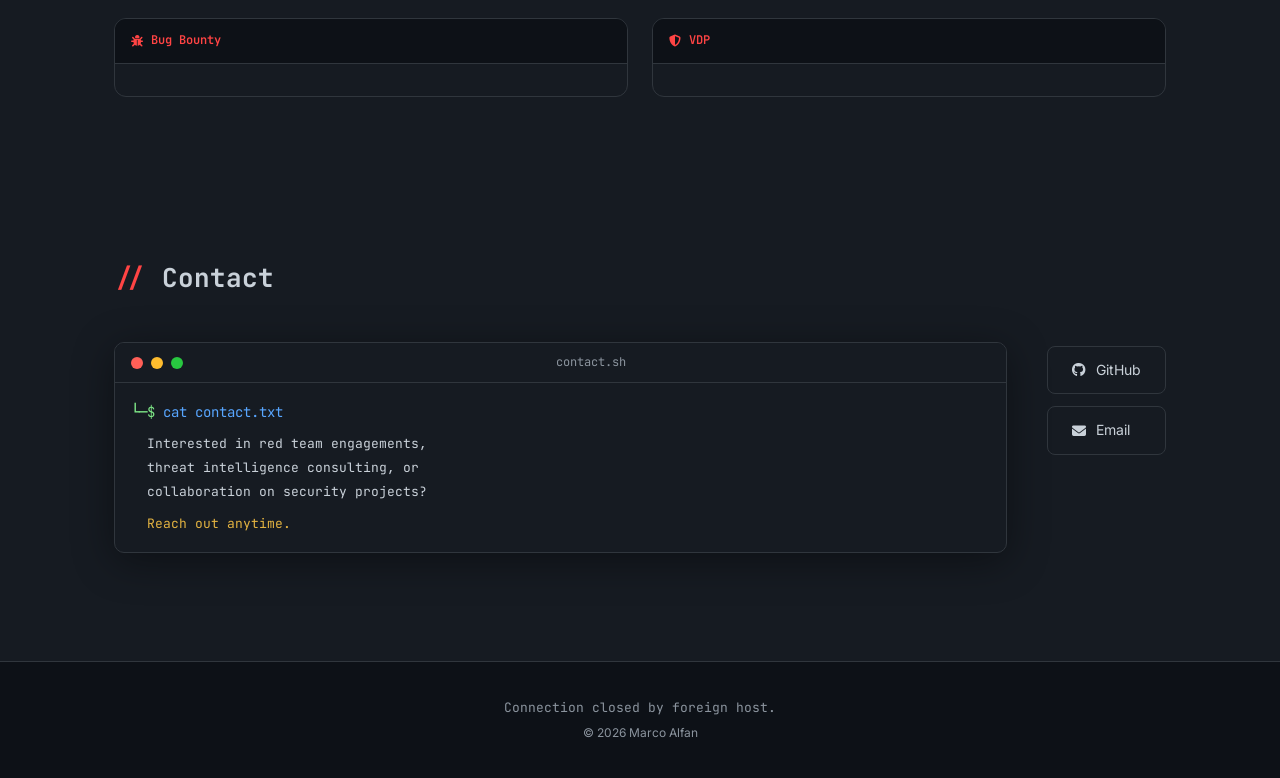
==== commit 8317684e: "feat: hero scan-reveal (avatar->real photo dynamic mask + targeting reticle, auto-scan + cursor)" ====
--- a/index.html
+++ b/index.html
@@ -108,8 +108,17 @@
         </div>
       </div>
       <div class="hero-visual">
-        <div class="profile-ring">
-          <img src="assets/img/photo-profile.png" alt="Marco Alfan" class="profile-img">
+        <div class="scan-reveal" id="scanReveal">
+          <img class="sr-a" src="assets/img/PhotoA.png" alt="Marco Alfan" decoding="async">
+          <img class="sr-b" id="srB" src="assets/img/PhotoB.jpeg" alt="Marco Alfan" decoding="async">
+          <div class="sr-reticle" id="srReticle">
+            <span class="sr-dashed"></span>
+            <span class="sr-ring"></span>
+            <span class="sr-h"></span><span class="sr-v"></span>
+            <span class="sr-dot"></span>
+            <span class="sr-br tl"></span><span class="sr-br tr"></span>
+            <span class="sr-br bl"></span><span class="sr-br br2"></span>
+          </div>
         </div>
       </div>
     </div>
--- a/style.css
+++ b/style.css
@@ -124,15 +124,42 @@
 .btn-outline:hover { border-color: var(--accent); color: var(--accent); }
 
 .hero-visual { flex-shrink: 0; }
-.profile-ring {
-  width: 320px; height: 320px; border-radius: 50%; padding: 3px;
-  background: var(--accent);
-}
-.profile-img { width: 100%; height: 100%; border-radius: 50%; object-fit: cover; object-position: top; border: 4px solid var(--bg); display: block; }
+/* ===== Hero scan-reveal (dual-photo dynamic circular mask + targeting reticle) ===== */
+.scan-reveal {
+  position: relative;
+  width: 320px; height: 320px;
+  border-radius: 50%;
+  overflow: hidden;
+  border: 2px solid rgba(255,68,68,.35);
+  box-shadow: 0 0 30px rgba(255,68,68,.18);
+  background: #000;
+  cursor: crosshair;
+}
+.scan-reveal img {
+  position: absolute; inset: 0;
+  width: 100%; height: 100%; object-fit: cover;
+  user-select: none; -webkit-user-drag: none;
+}
+.sr-a { z-index: 1; }                                   /* Photo A — avatar (full) */
+.sr-b { z-index: 2; clip-path: circle(56px at 50% 50%); } /* Photo B — real, revealed inside the circle */
+
+.sr-reticle { position: absolute; z-index: 3; top: 0; left: 0; width: 132px; height: 132px; pointer-events: none; will-change: transform; }
+.sr-ring   { position: absolute; inset: 10px; border-radius: 50%; border: 1.5px solid var(--accent); box-shadow: 0 0 12px rgba(255,68,68,.5), inset 0 0 10px rgba(255,68,68,.25); }
+.sr-dashed { position: absolute; inset: 3px;  border-radius: 50%; border: 1.5px dashed rgba(255,68,68,.7); animation: srSpin 6s linear infinite; }
+.sr-h, .sr-v { position: absolute; background: rgba(255,68,68,.85); }
+.sr-h { left: 50%; top: 50%; width: 26px; height: 1.5px; transform: translate(-50%,-50%); }
+.sr-v { left: 50%; top: 50%; width: 1.5px; height: 26px; transform: translate(-50%,-50%); }
+.sr-dot { position: absolute; left: 50%; top: 50%; width: 4px; height: 4px; border-radius: 50%; background: var(--accent); transform: translate(-50%,-50%); box-shadow: 0 0 8px var(--accent); }
+.sr-br { position: absolute; width: 14px; height: 14px; border: 2px solid var(--accent); }
+.sr-br.tl  { top: 0; left: 0;  border-right: 0; border-bottom: 0; }
+.sr-br.tr  { top: 0; right: 0; border-left: 0;  border-bottom: 0; }
+.sr-br.bl  { bottom: 0; left: 0;  border-right: 0; border-top: 0; }
+.sr-br.br2 { bottom: 0; right: 0; border-left: 0;  border-top: 0; }
+@keyframes srSpin { to { transform: rotate(1turn); } }
 
 @media (max-width: 900px) {
   .hero-inner { flex-direction: column-reverse; padding-top: 100px; gap: 32px; }
-  .profile-ring { width: 210px; height: 210px; }
+  .scan-reveal { width: 240px; height: 240px; }
 }
 
 /* ===== Sections ===== */
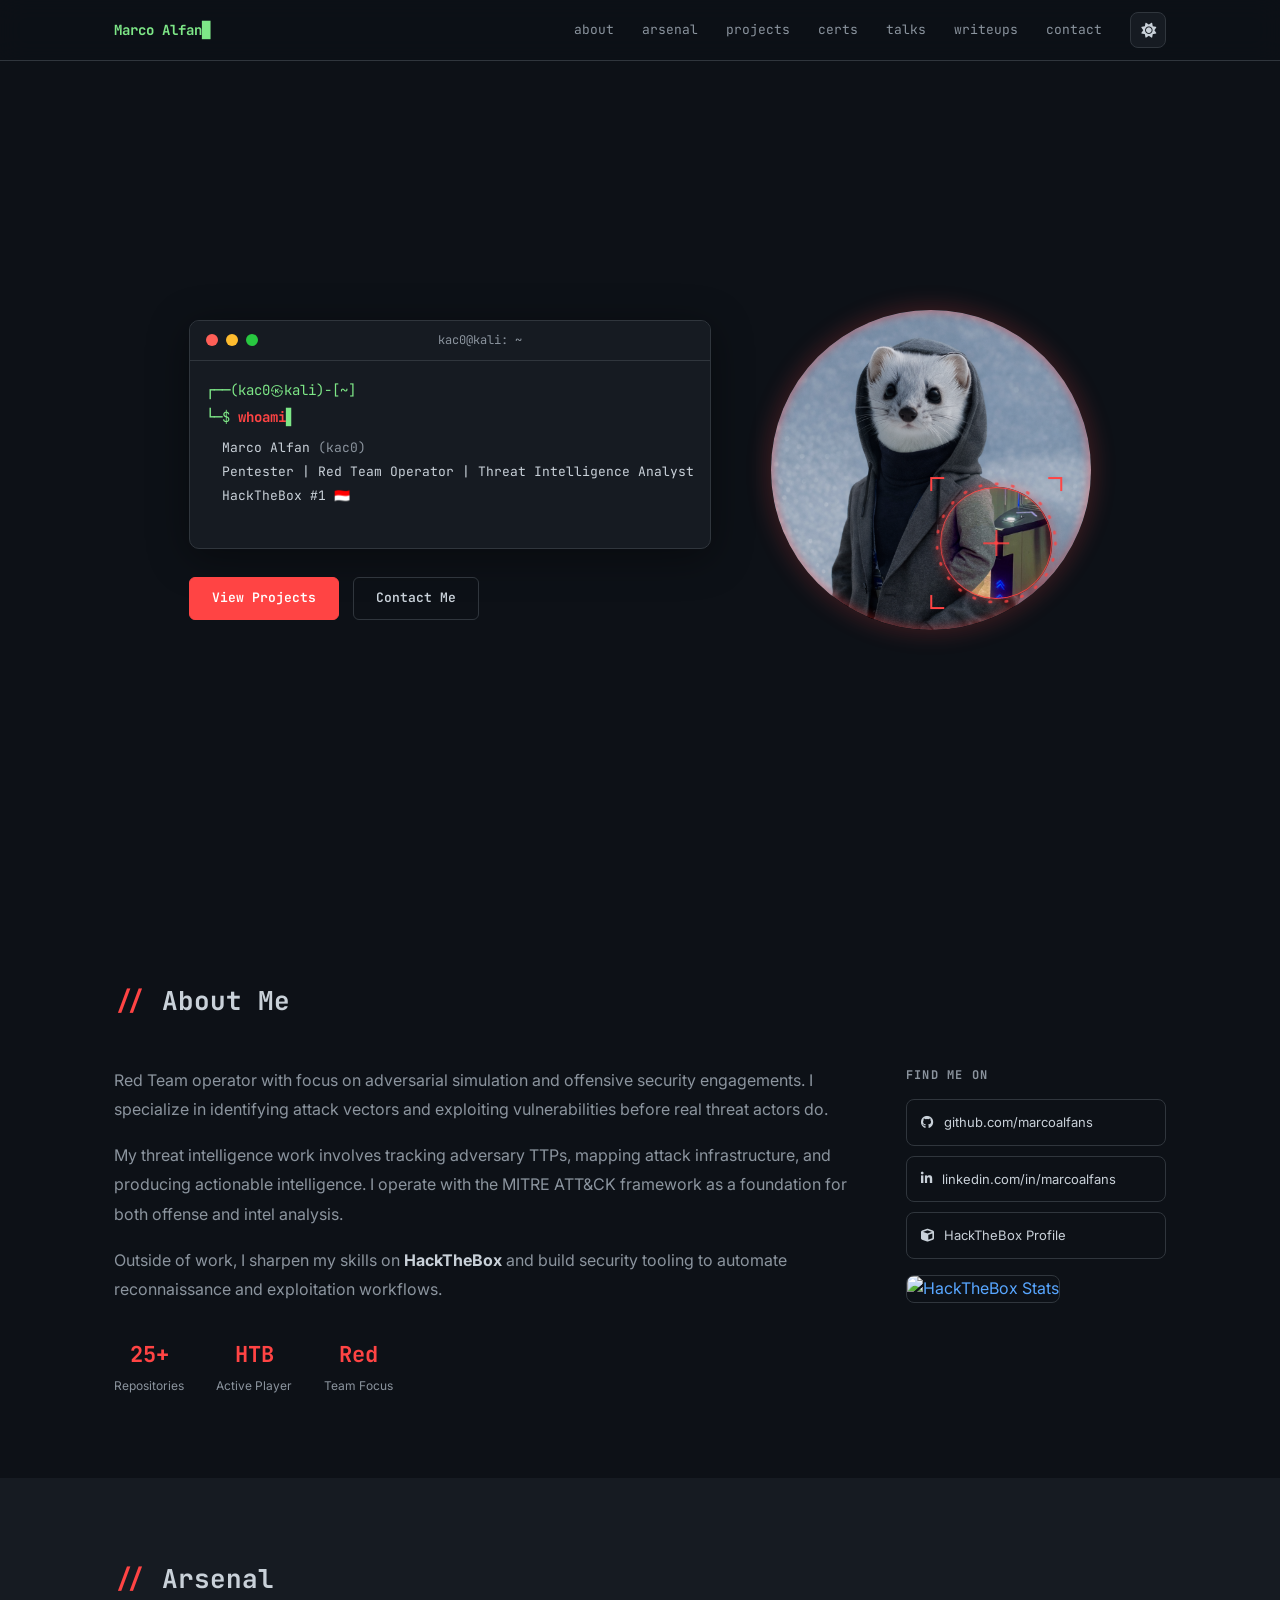
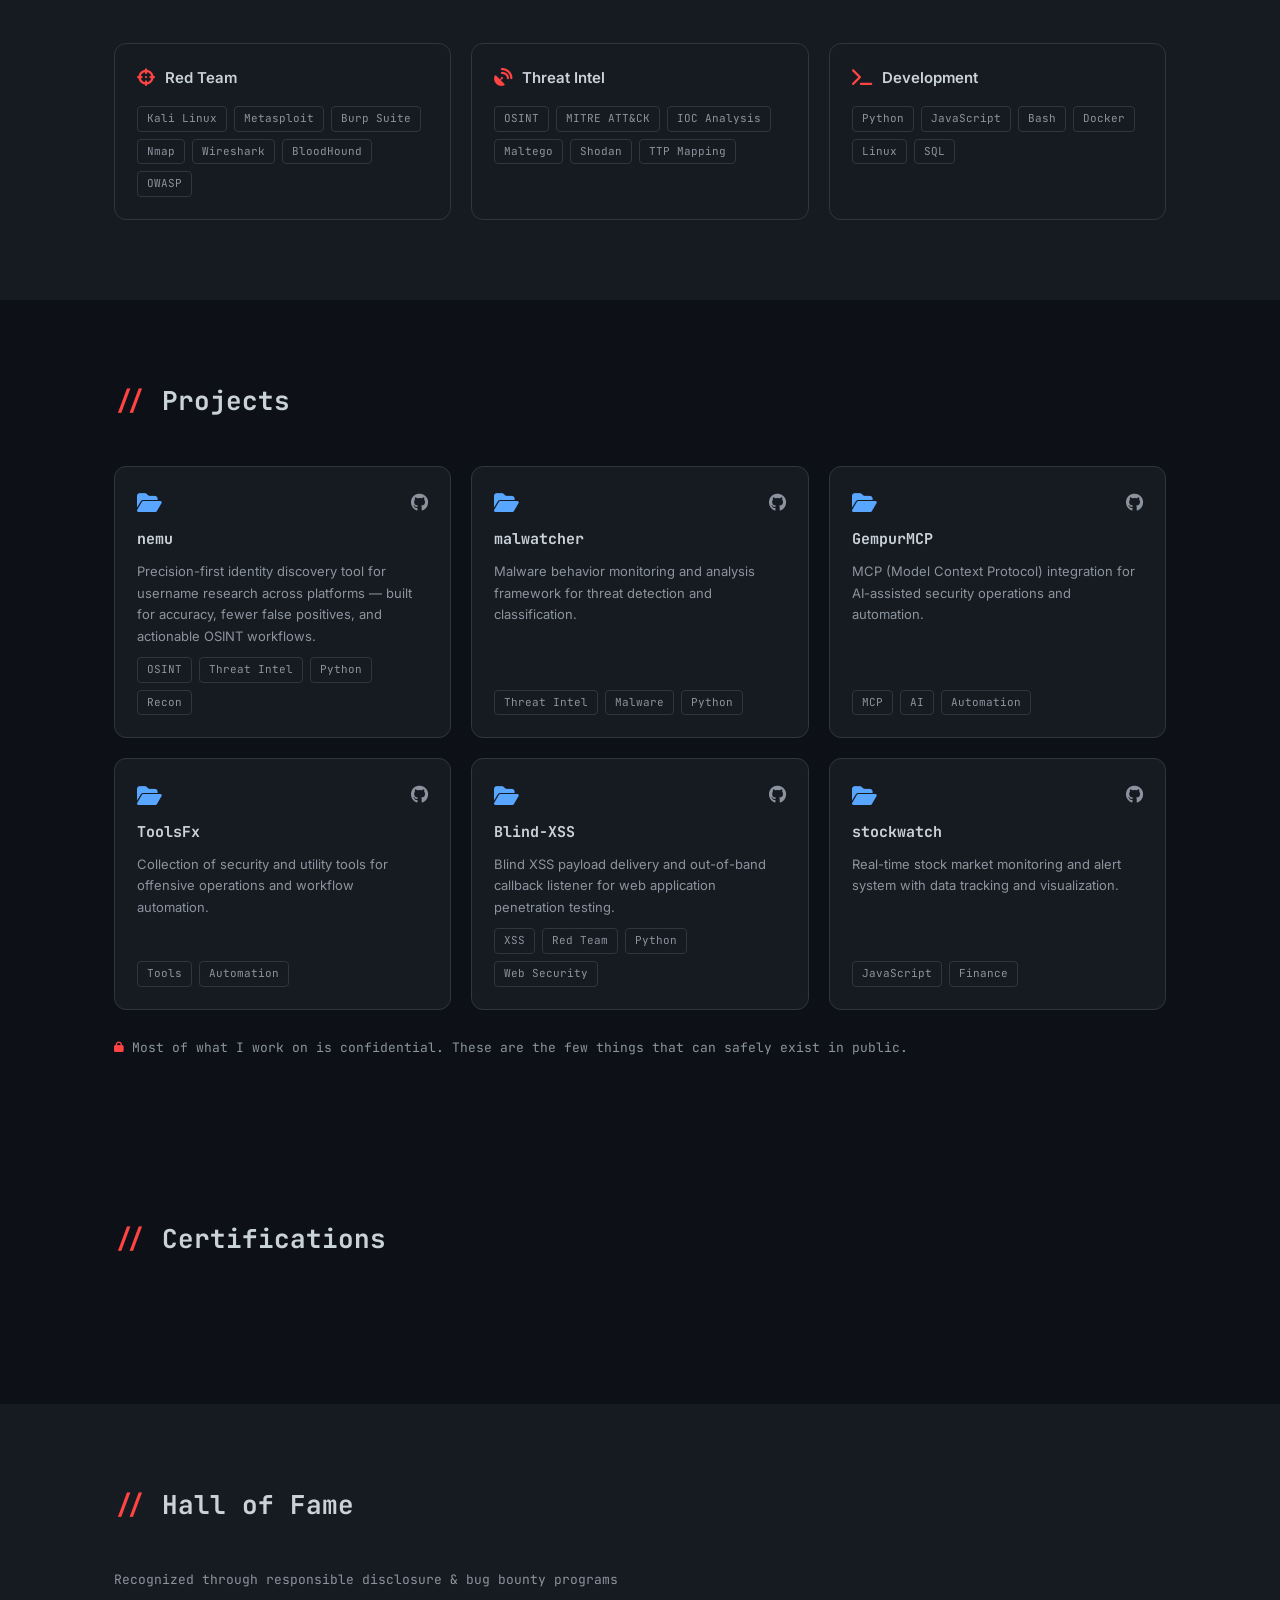
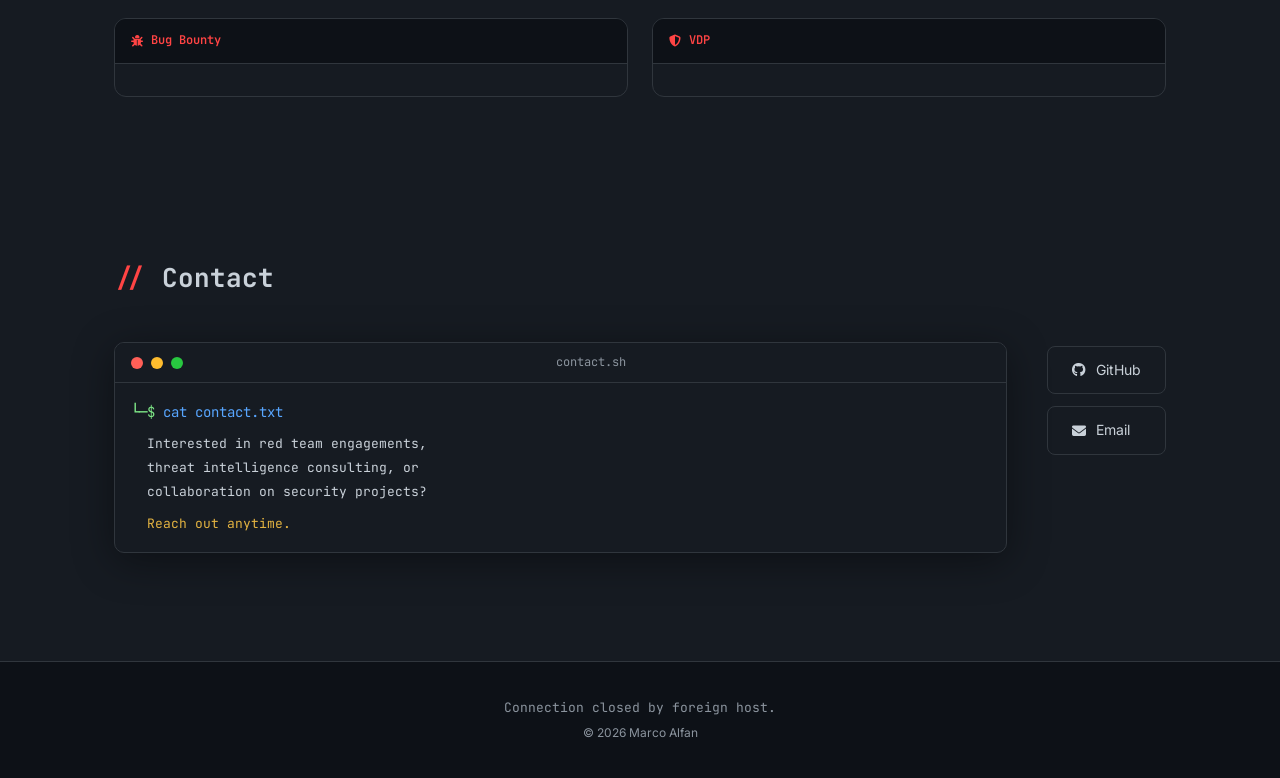
==== commit 8a035fb4: "tweak: zoom out PhotoB, sparser+slower reticle dots, softer blurred ring edge" ====
--- a/index.html
+++ b/index.html
@@ -110,9 +110,11 @@
       <div class="hero-visual">
         <div class="scan-reveal" id="scanReveal">
           <img class="sr-a" src="assets/img/PhotoA.png" alt="Marco Alfan" decoding="async">
-          <img class="sr-b" id="srB" src="assets/img/PhotoB.jpeg" alt="Marco Alfan" decoding="async">
+          <div class="sr-b" id="srB"><img src="assets/img/PhotoB.jpeg" alt="Marco Alfan" decoding="async"></div>
           <div class="sr-reticle" id="srReticle">
-            <span class="sr-dashed"></span>
+            <svg class="sr-dashed" viewBox="0 0 100 100" aria-hidden="true">
+              <circle cx="50" cy="50" r="47" fill="none" stroke="rgba(255,68,68,.8)" stroke-width="2.2" stroke-dasharray="1 12" stroke-linecap="round"/>
+            </svg>
             <span class="sr-ring"></span>
             <span class="sr-h"></span><span class="sr-v"></span>
             <span class="sr-dot"></span>
--- a/style.css
+++ b/style.css
@@ -130,10 +130,16 @@
   width: 320px; height: 320px;
   border-radius: 50%;
   overflow: hidden;
-  border: 2px solid rgba(255,68,68,.35);
-  box-shadow: 0 0 30px rgba(255,68,68,.18);
   background: #000;
   cursor: crosshair;
+  /* soft blended halo instead of a crisp red border */
+  box-shadow: 0 0 22px 4px rgba(255,68,68,.20);
+}
+/* soft, slightly-blurred red edge so the ring melts into the background */
+.scan-reveal::after {
+  content: ''; position: absolute; inset: 0; border-radius: 50%;
+  box-shadow: inset 0 0 9px 2px rgba(255,68,68,.4);
+  pointer-events: none; z-index: 4;
 }
 .scan-reveal img {
   position: absolute; inset: 0;
@@ -141,11 +147,13 @@
   user-select: none; -webkit-user-drag: none;
 }
 .sr-a { z-index: 1; }                                   /* Photo A — avatar (full) */
-.sr-b { z-index: 2; clip-path: circle(56px at 50% 50%); } /* Photo B — real, revealed inside the circle */
+/* Photo B — real, revealed inside the circle; inner img zoomed out a touch to match A's framing */
+.sr-b { position: absolute; inset: 0; z-index: 2; background: #0d1117; clip-path: circle(56px at 50% 50%); }
+.sr-b img { transform: scale(.9); transform-origin: center; }
 
 .sr-reticle { position: absolute; z-index: 3; top: 0; left: 0; width: 132px; height: 132px; pointer-events: none; will-change: transform; }
 .sr-ring   { position: absolute; inset: 10px; border-radius: 50%; border: 1.5px solid var(--accent); box-shadow: 0 0 12px rgba(255,68,68,.5), inset 0 0 10px rgba(255,68,68,.25); }
-.sr-dashed { position: absolute; inset: 3px;  border-radius: 50%; border: 1.5px dashed rgba(255,68,68,.7); animation: srSpin 6s linear infinite; }
+.sr-dashed { position: absolute; inset: 3px; width: calc(100% - 6px); height: calc(100% - 6px); animation: srSpin 16s linear infinite; }
 .sr-h, .sr-v { position: absolute; background: rgba(255,68,68,.85); }
 .sr-h { left: 50%; top: 50%; width: 26px; height: 1.5px; transform: translate(-50%,-50%); }
 .sr-v { left: 50%; top: 50%; width: 1.5px; height: 26px; transform: translate(-50%,-50%); }
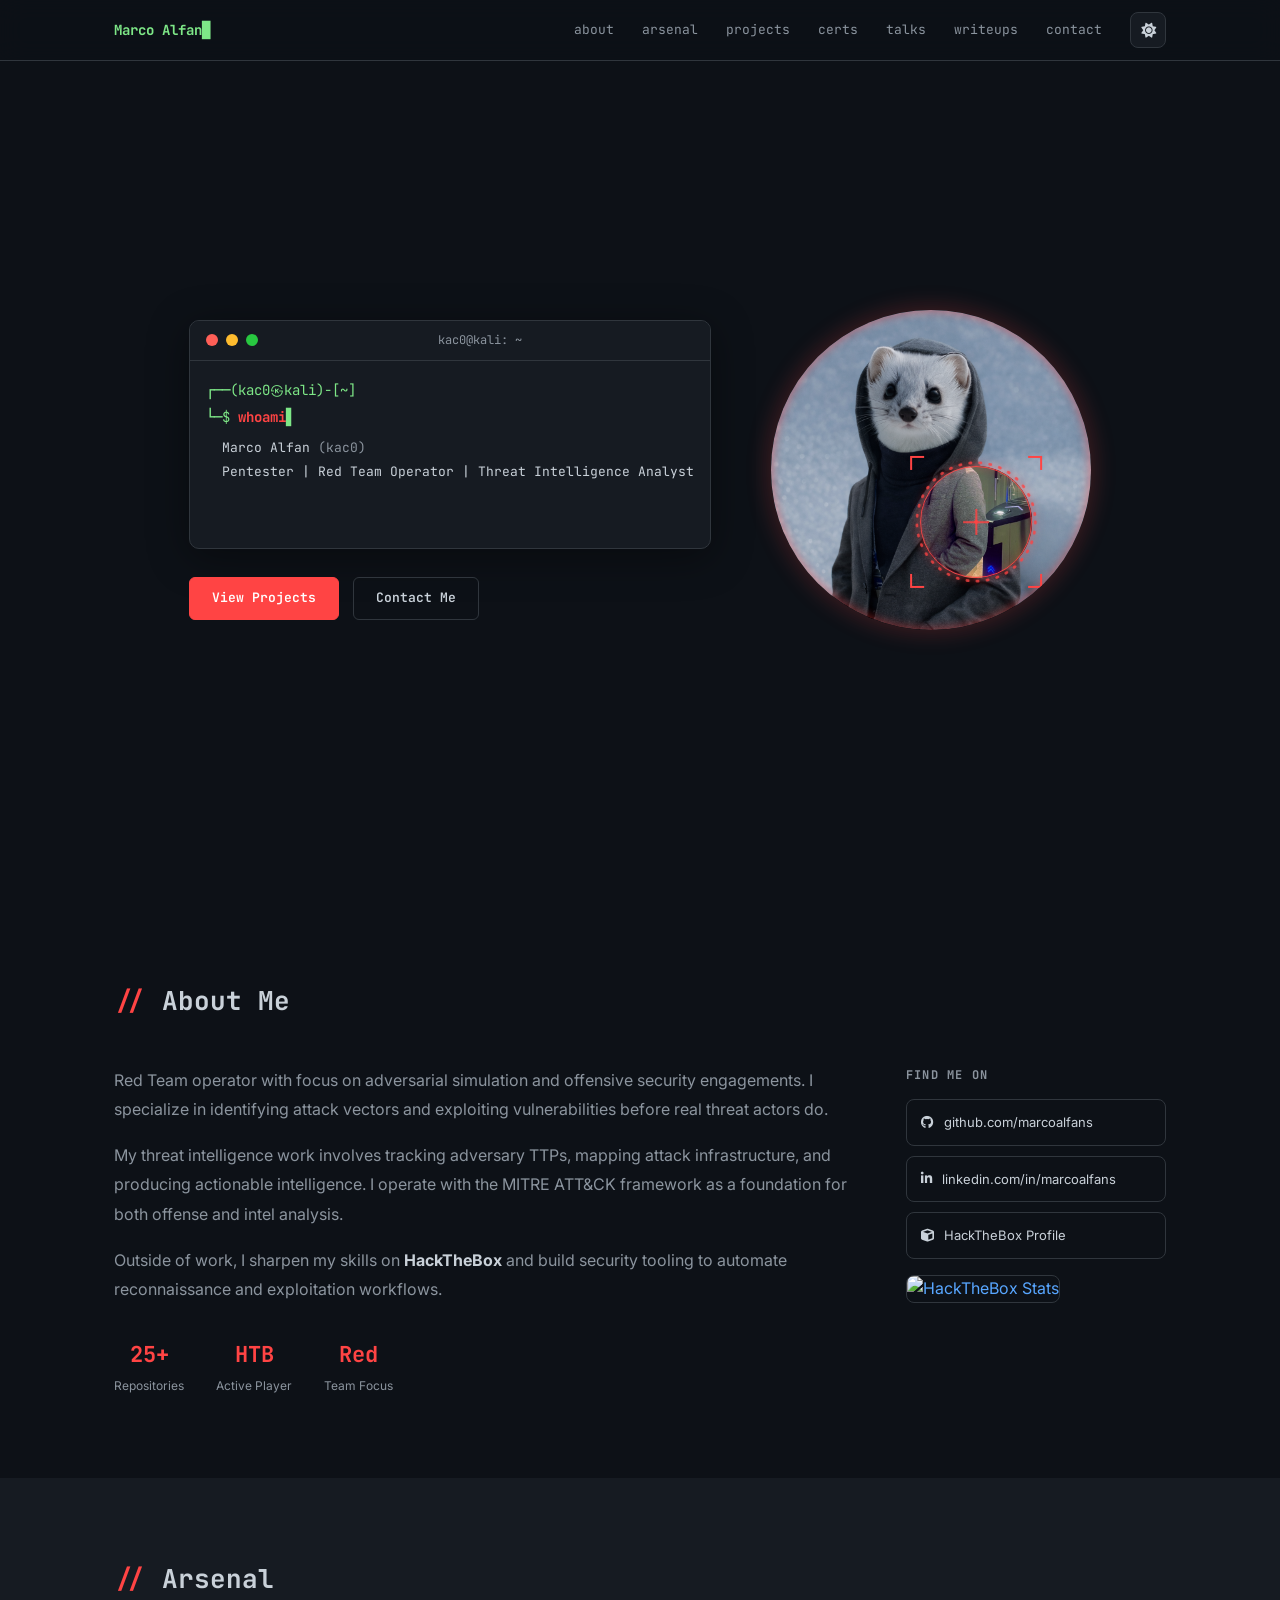
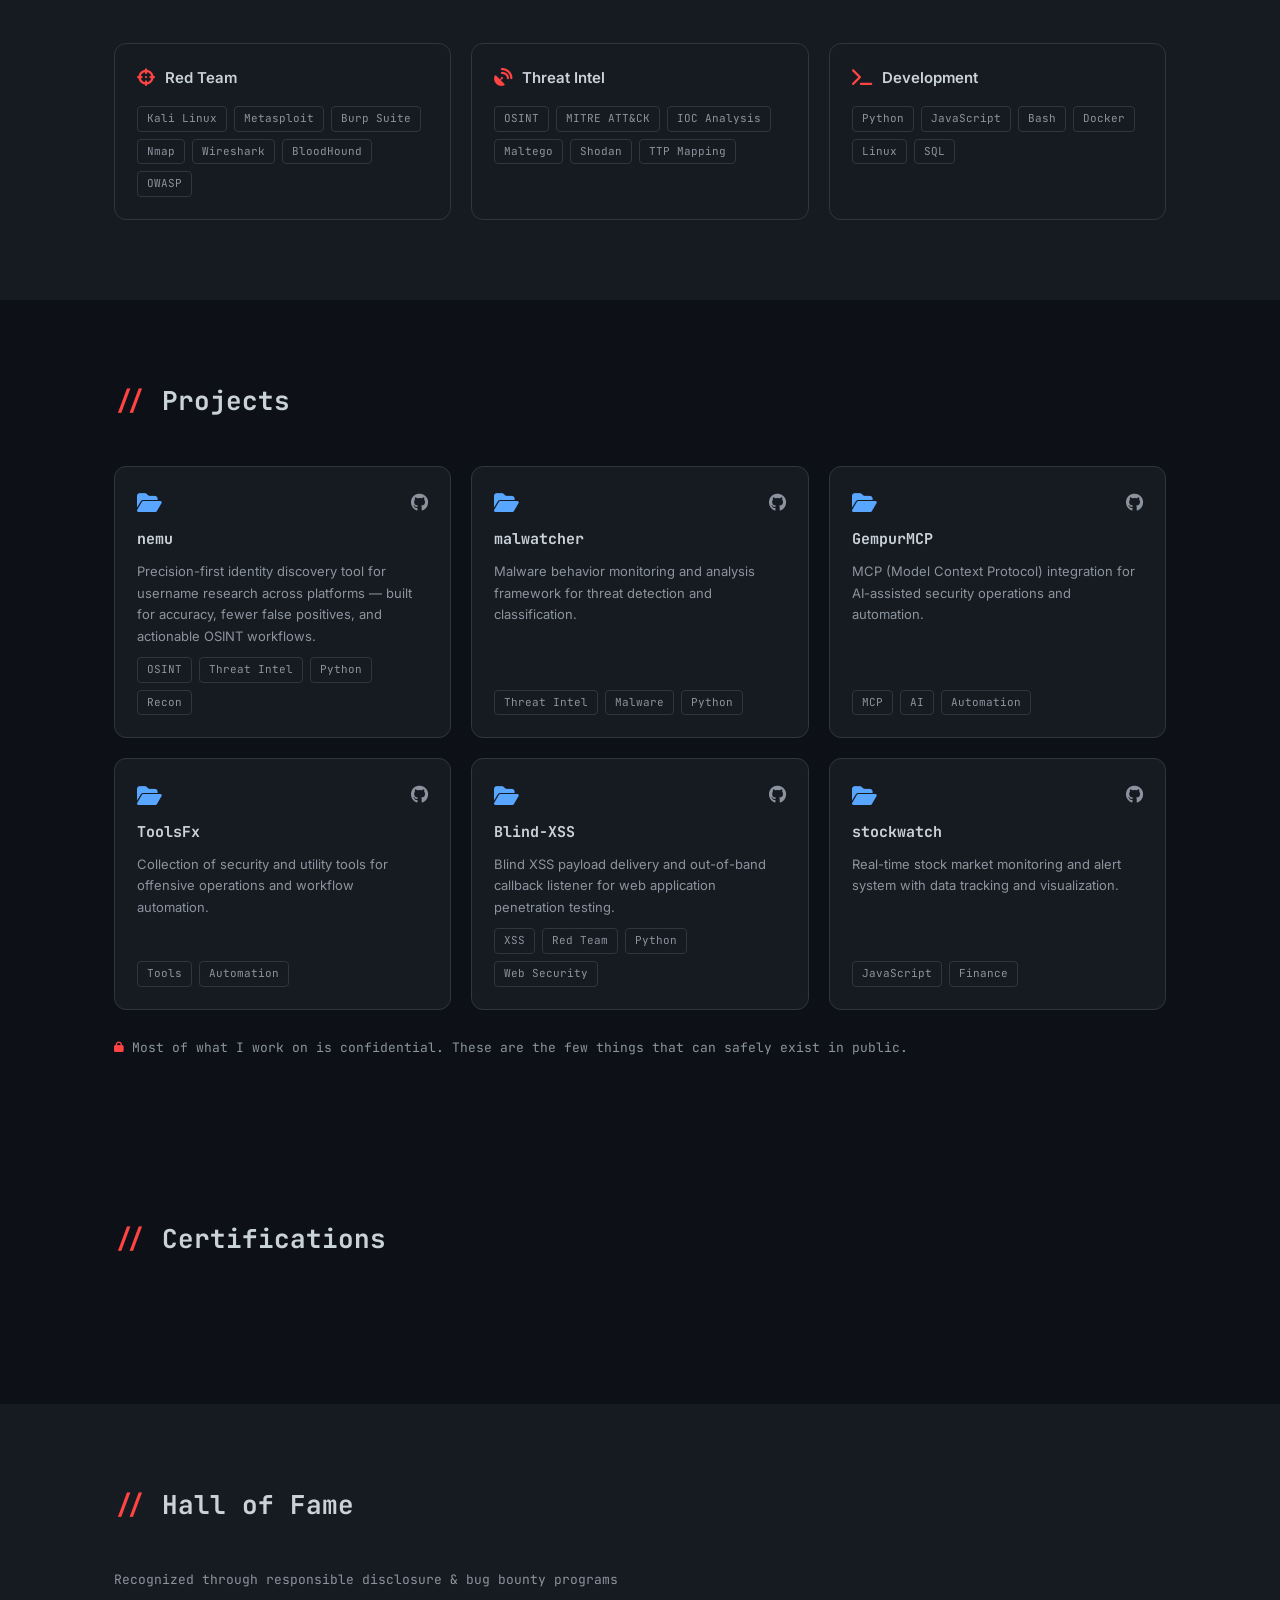
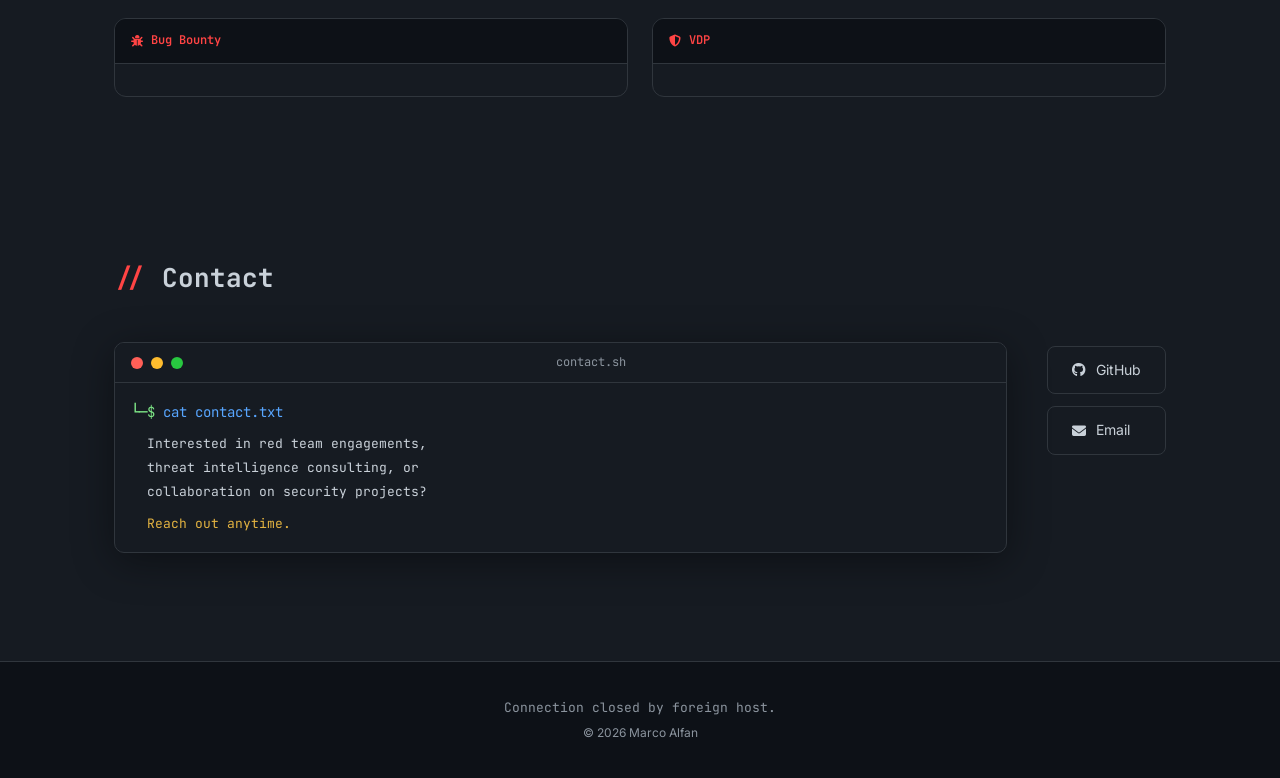
==== commit 9456dbd8: "tweak: more PhotoB zoom-out (clamped scan), denser+faster reticle dots; remove /scan demo" ====
--- a/index.html
+++ b/index.html
@@ -113,7 +113,7 @@
           <div class="sr-b" id="srB"><img src="assets/img/PhotoB.jpeg" alt="Marco Alfan" decoding="async"></div>
           <div class="sr-reticle" id="srReticle">
             <svg class="sr-dashed" viewBox="0 0 100 100" aria-hidden="true">
-              <circle cx="50" cy="50" r="47" fill="none" stroke="rgba(255,68,68,.8)" stroke-width="2.2" stroke-dasharray="1 12" stroke-linecap="round"/>
+              <circle cx="50" cy="50" r="47" fill="none" stroke="rgba(255,68,68,.8)" stroke-width="2.2" stroke-dasharray="1 7" stroke-linecap="round"/>
             </svg>
             <span class="sr-ring"></span>
             <span class="sr-h"></span><span class="sr-v"></span>
--- a/style.css
+++ b/style.css
@@ -149,11 +149,11 @@
 .sr-a { z-index: 1; }                                   /* Photo A — avatar (full) */
 /* Photo B — real, revealed inside the circle; inner img zoomed out a touch to match A's framing */
 .sr-b { position: absolute; inset: 0; z-index: 2; background: #0d1117; clip-path: circle(56px at 50% 50%); }
-.sr-b img { transform: scale(.9); transform-origin: center; }
+.sr-b img { transform: scale(.78); transform-origin: center; }
 
 .sr-reticle { position: absolute; z-index: 3; top: 0; left: 0; width: 132px; height: 132px; pointer-events: none; will-change: transform; }
 .sr-ring   { position: absolute; inset: 10px; border-radius: 50%; border: 1.5px solid var(--accent); box-shadow: 0 0 12px rgba(255,68,68,.5), inset 0 0 10px rgba(255,68,68,.25); }
-.sr-dashed { position: absolute; inset: 3px; width: calc(100% - 6px); height: calc(100% - 6px); animation: srSpin 16s linear infinite; }
+.sr-dashed { position: absolute; inset: 3px; width: calc(100% - 6px); height: calc(100% - 6px); animation: srSpin 10s linear infinite; }
 .sr-h, .sr-v { position: absolute; background: rgba(255,68,68,.85); }
 .sr-h { left: 50%; top: 50%; width: 26px; height: 1.5px; transform: translate(-50%,-50%); }
 .sr-v { left: 50%; top: 50%; width: 1.5px; height: 26px; transform: translate(-50%,-50%); }
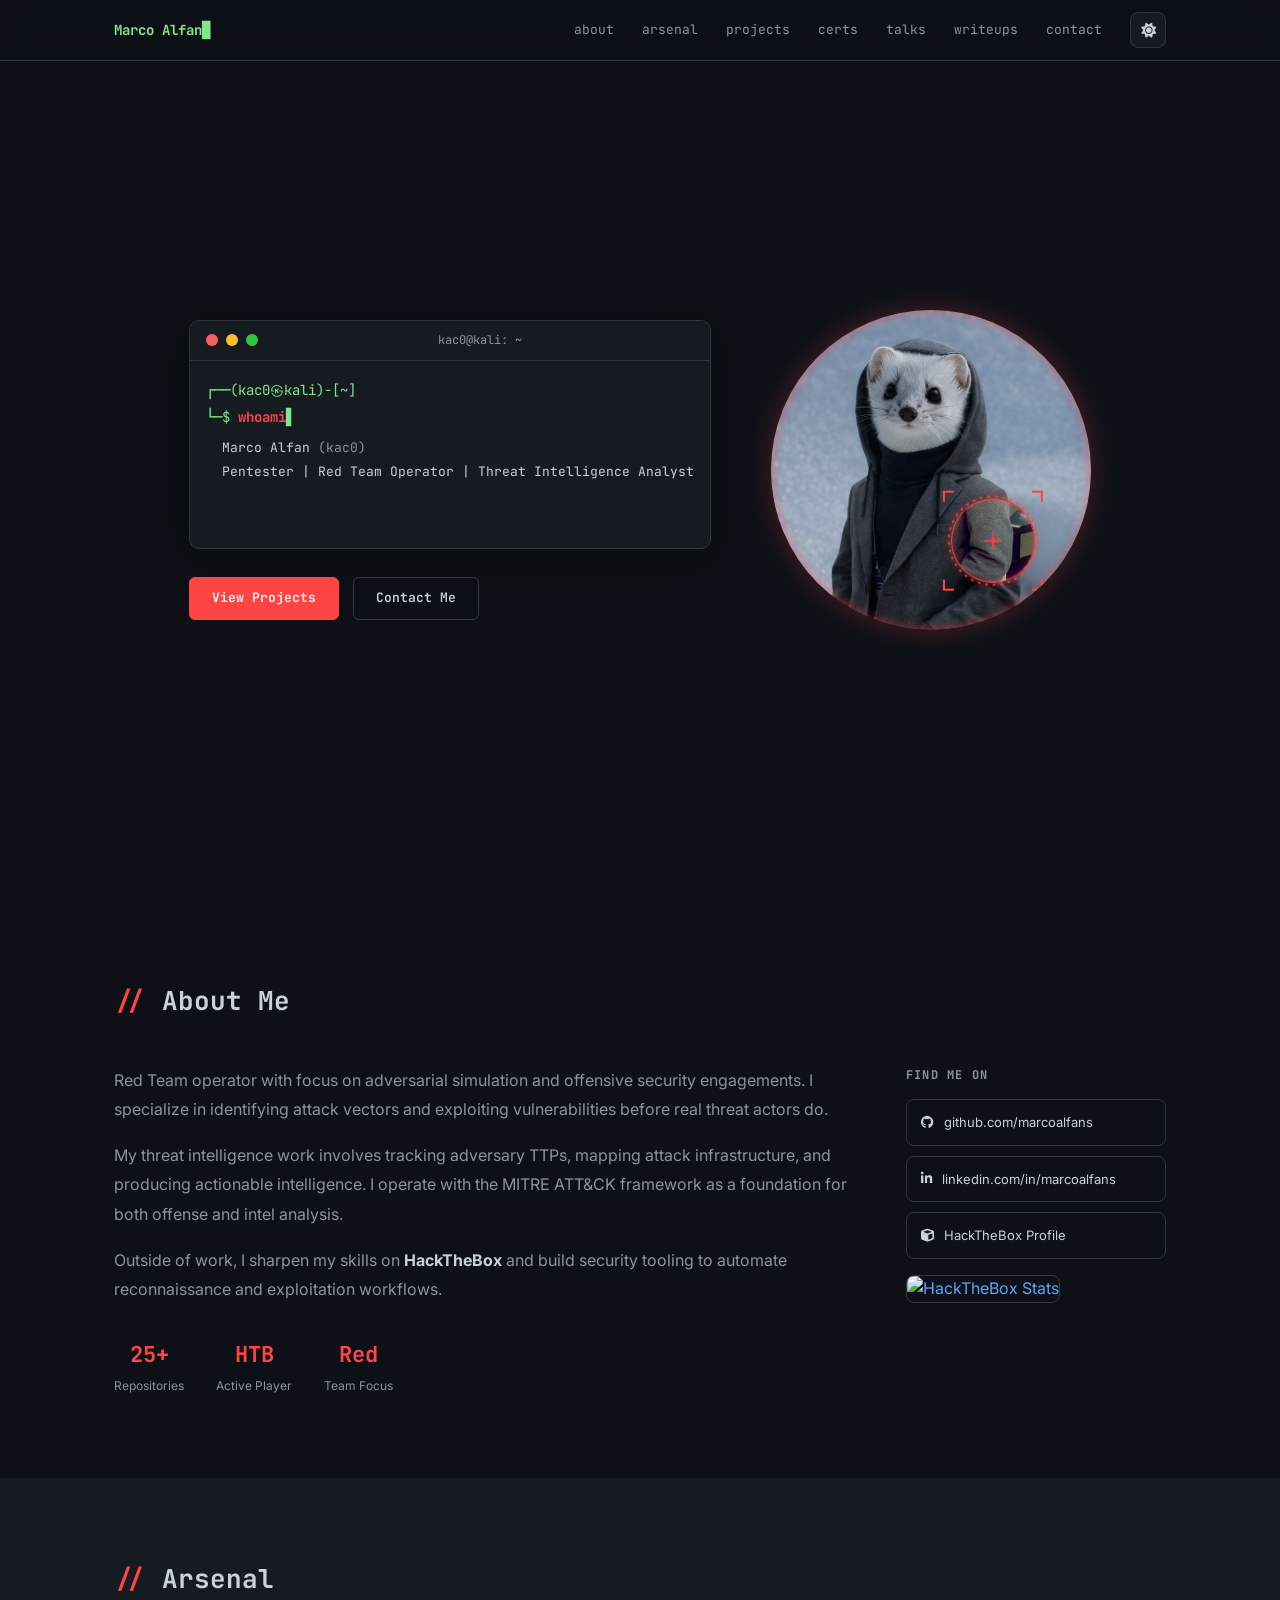
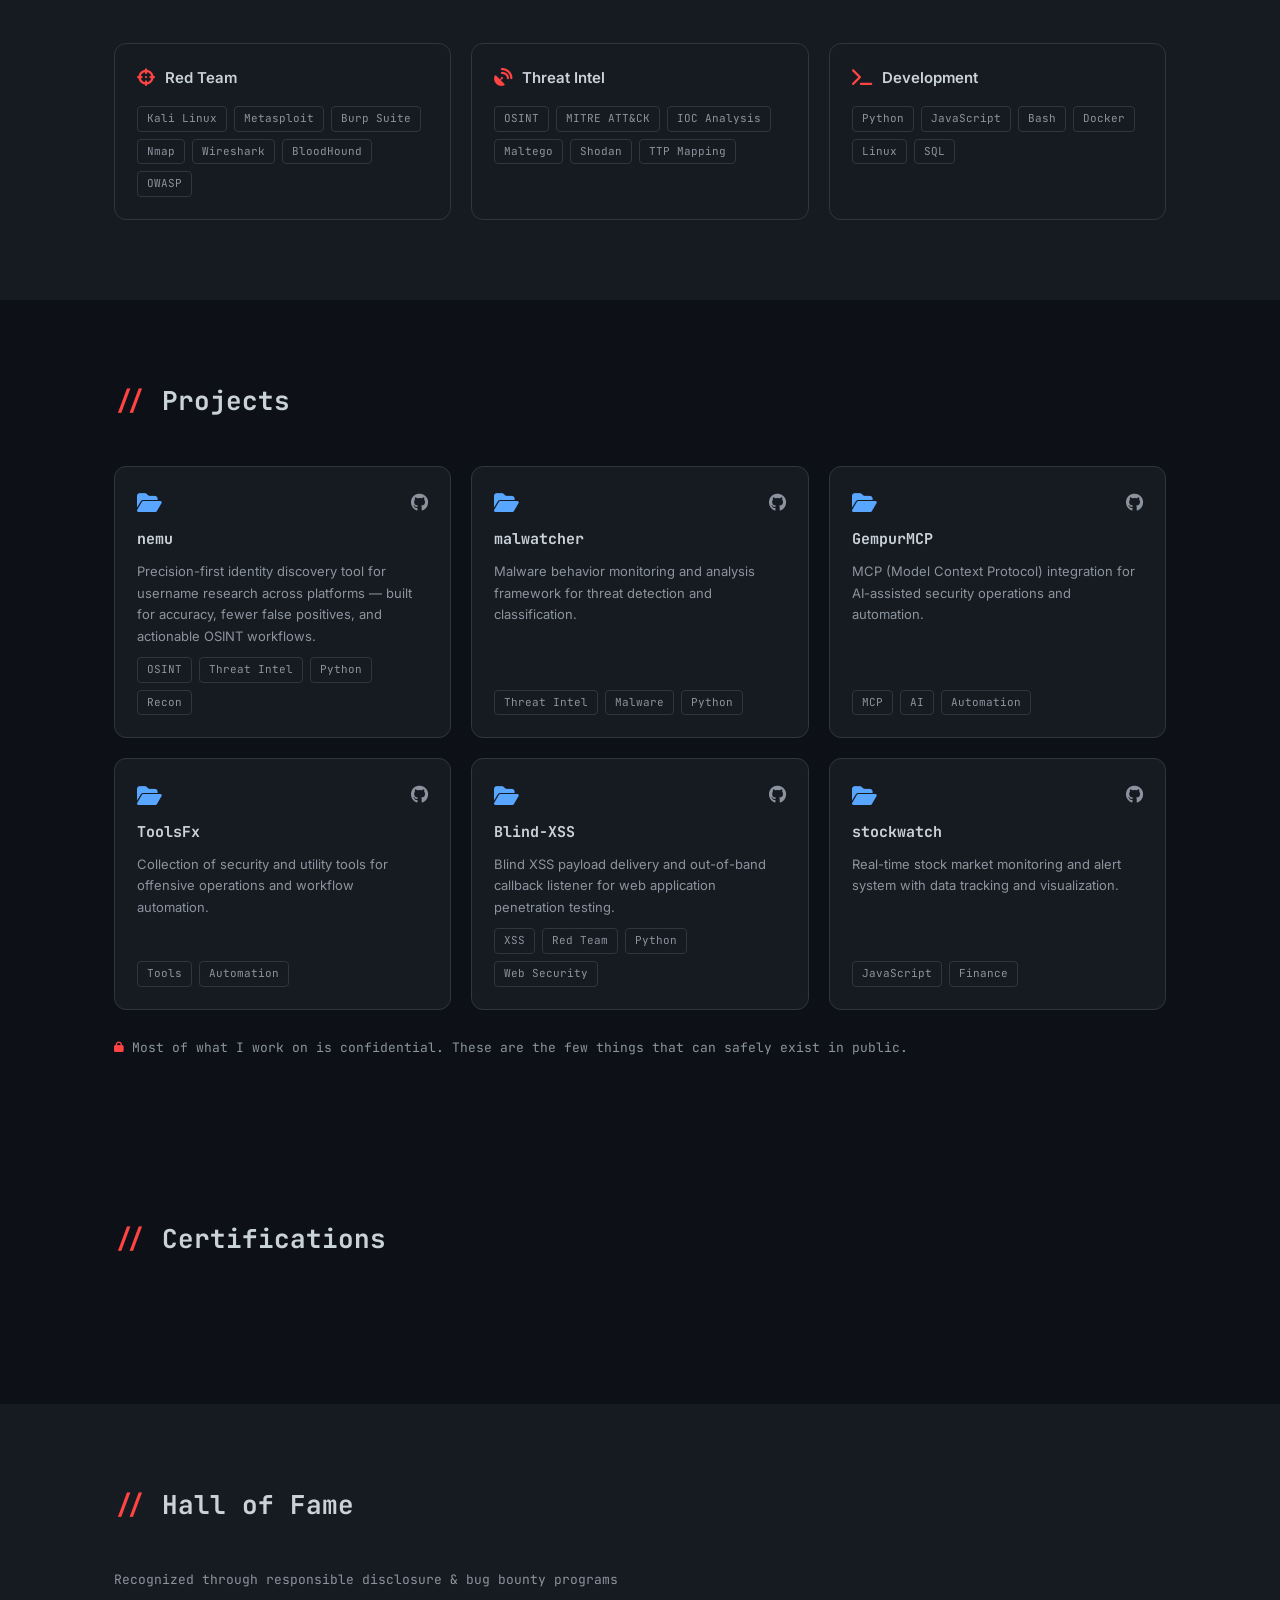
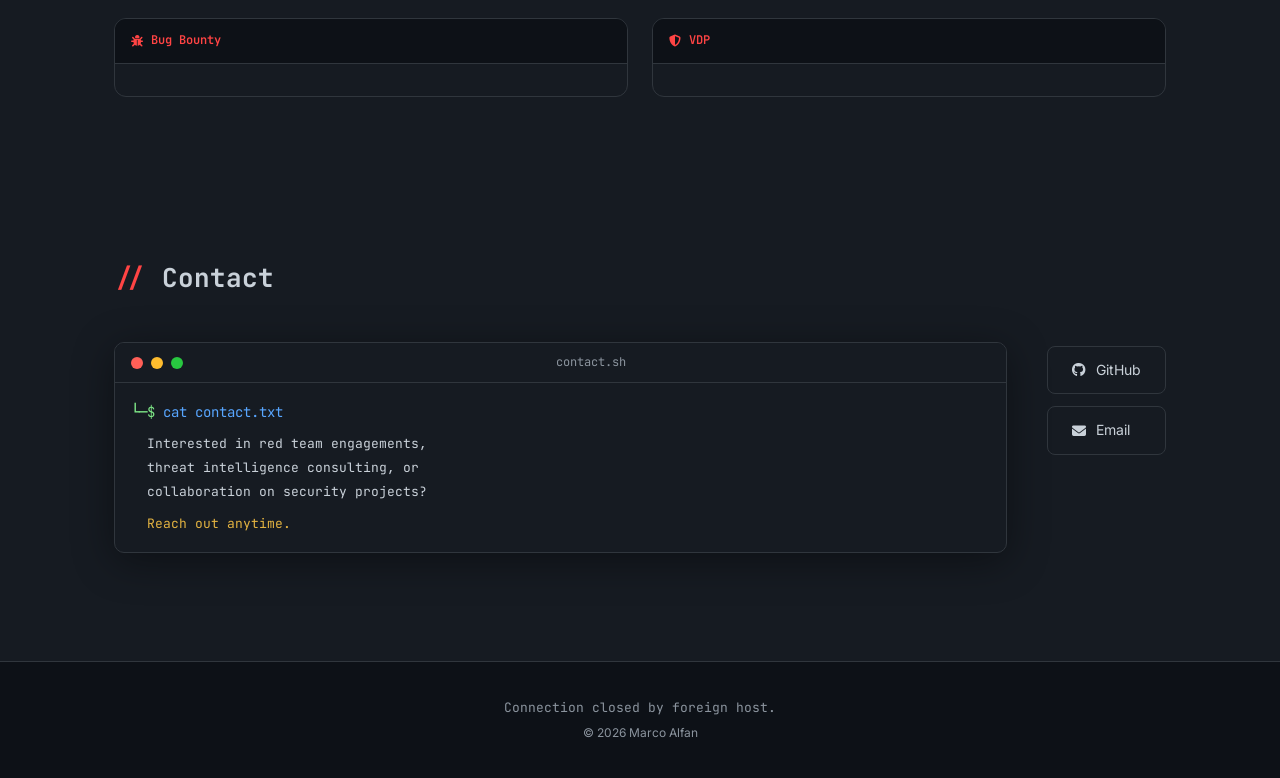
==== commit 9ef0db2d: "Update page title in index.html" ====
--- a/index.html
+++ b/index.html
@@ -4,7 +4,7 @@
   <meta charset="UTF-8">
   <meta name="viewport" content="width=device-width, initial-scale=1.0">
   <meta name="description" content="Marco Alfan (kac0) — Pentester, Red Team Operator & Threat Intelligence Analyst. Offensive security engagements, adversary TTP tracking, and security tooling.">
-  <title>Marco Alfan — Red Team Operator & Threat Intel</title>
+  <title>Marco Alfan | Portofolio </title>
   <link rel="canonical" href="https://marcoalfans.github.io/">
   <link rel="icon" href="assets/img/toonme.ico">
 
--- a/style.css
+++ b/style.css
@@ -148,17 +148,17 @@
 }
 .sr-a { z-index: 1; }                                   /* Photo A — avatar (full) */
 /* Photo B — real, revealed inside the circle; inner img zoomed out a touch to match A's framing */
-.sr-b { position: absolute; inset: 0; z-index: 2; background: #0d1117; clip-path: circle(56px at 50% 50%); }
-.sr-b img { transform: scale(.78); transform-origin: center; }
-
-.sr-reticle { position: absolute; z-index: 3; top: 0; left: 0; width: 132px; height: 132px; pointer-events: none; will-change: transform; }
-.sr-ring   { position: absolute; inset: 10px; border-radius: 50%; border: 1.5px solid var(--accent); box-shadow: 0 0 12px rgba(255,68,68,.5), inset 0 0 10px rgba(255,68,68,.25); }
+.sr-b { position: absolute; inset: 0; z-index: 2; background: #0d1117; clip-path: circle(42px at 50% 50%); }
+.sr-b img { transform: scale(.85); transform-origin: center; }
+
+.sr-reticle { position: absolute; z-index: 3; top: 0; left: 0; width: 100px; height: 100px; pointer-events: none; will-change: transform; }
+.sr-ring   { position: absolute; inset: 8px; border-radius: 50%; border: 1.5px solid var(--accent); box-shadow: 0 0 10px rgba(255,68,68,.5), inset 0 0 8px rgba(255,68,68,.25); }
 .sr-dashed { position: absolute; inset: 3px; width: calc(100% - 6px); height: calc(100% - 6px); animation: srSpin 10s linear infinite; }
 .sr-h, .sr-v { position: absolute; background: rgba(255,68,68,.85); }
-.sr-h { left: 50%; top: 50%; width: 26px; height: 1.5px; transform: translate(-50%,-50%); }
-.sr-v { left: 50%; top: 50%; width: 1.5px; height: 26px; transform: translate(-50%,-50%); }
+.sr-h { left: 50%; top: 50%; width: 18px; height: 1.5px; transform: translate(-50%,-50%); }
+.sr-v { left: 50%; top: 50%; width: 1.5px; height: 18px; transform: translate(-50%,-50%); }
 .sr-dot { position: absolute; left: 50%; top: 50%; width: 4px; height: 4px; border-radius: 50%; background: var(--accent); transform: translate(-50%,-50%); box-shadow: 0 0 8px var(--accent); }
-.sr-br { position: absolute; width: 14px; height: 14px; border: 2px solid var(--accent); }
+.sr-br { position: absolute; width: 11px; height: 11px; border: 2px solid var(--accent); }
 .sr-br.tl  { top: 0; left: 0;  border-right: 0; border-bottom: 0; }
 .sr-br.tr  { top: 0; right: 0; border-left: 0;  border-bottom: 0; }
 .sr-br.bl  { bottom: 0; left: 0;  border-right: 0; border-top: 0; }
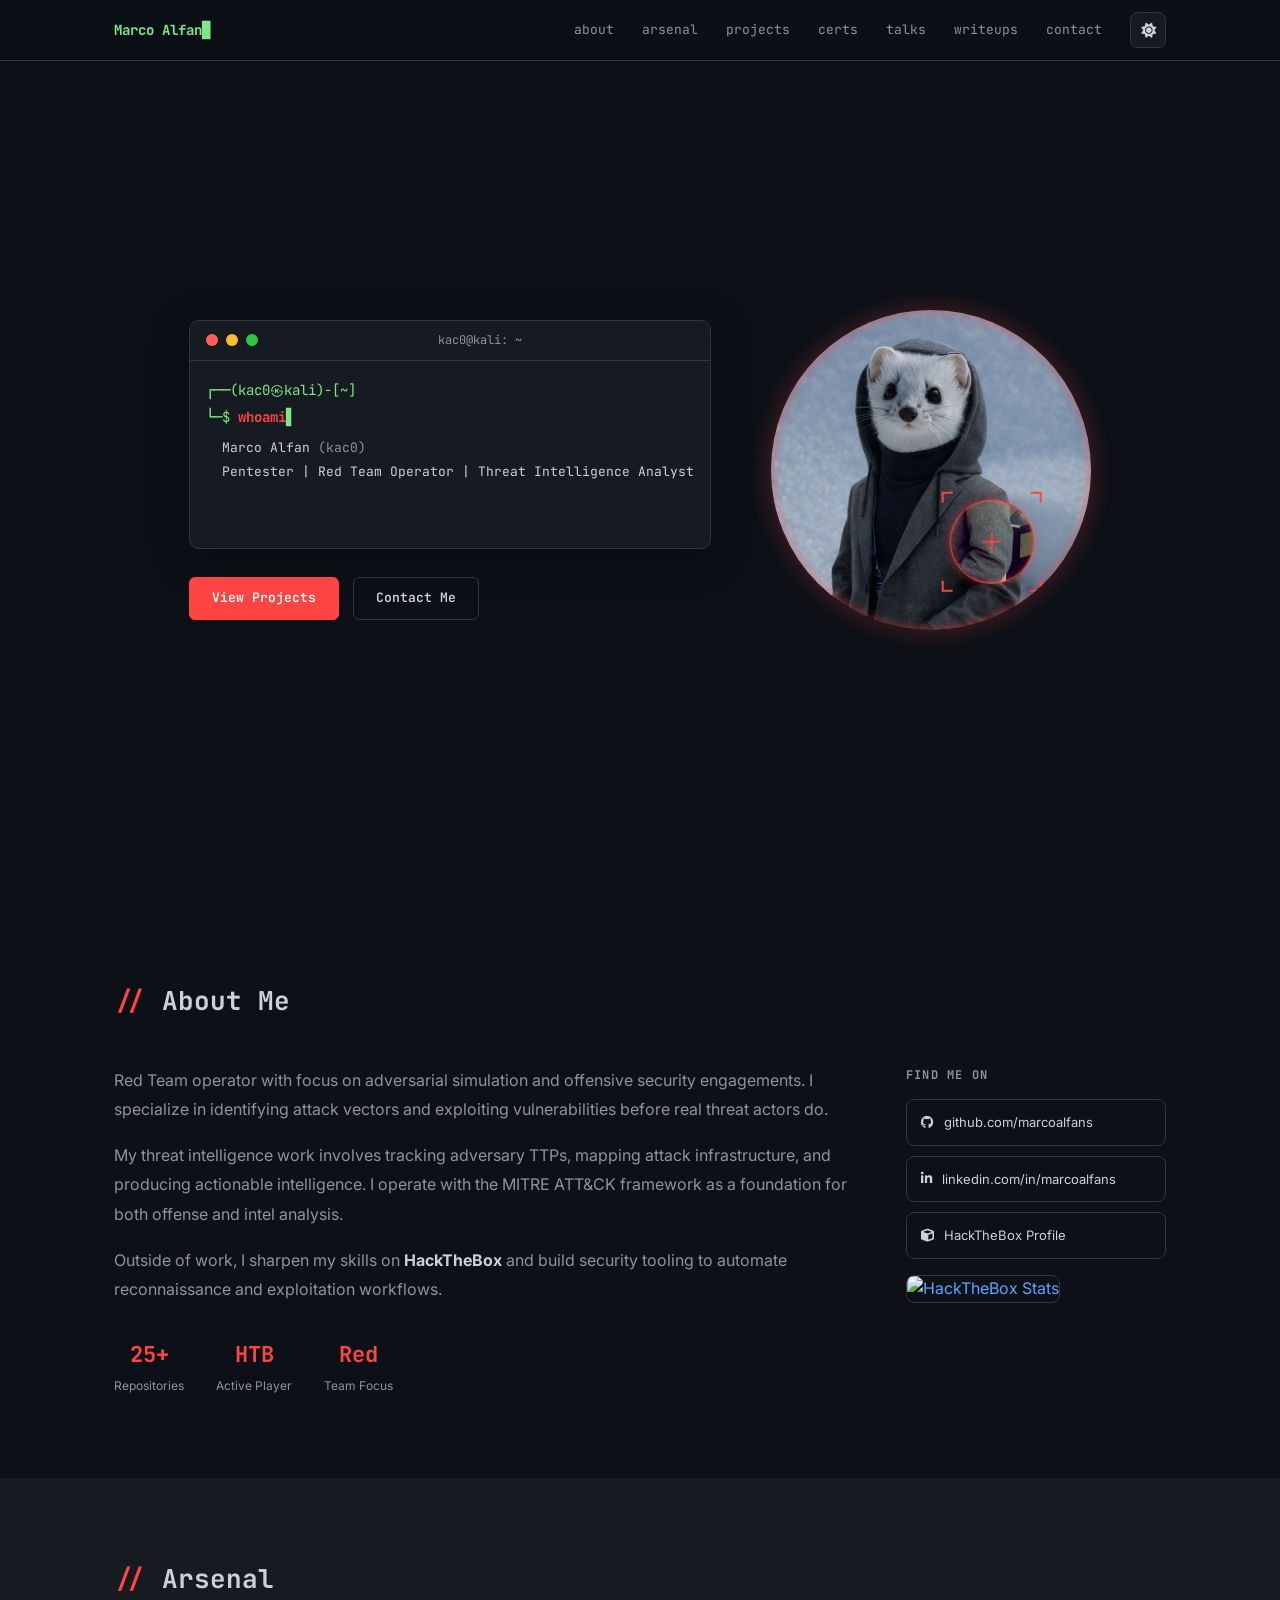
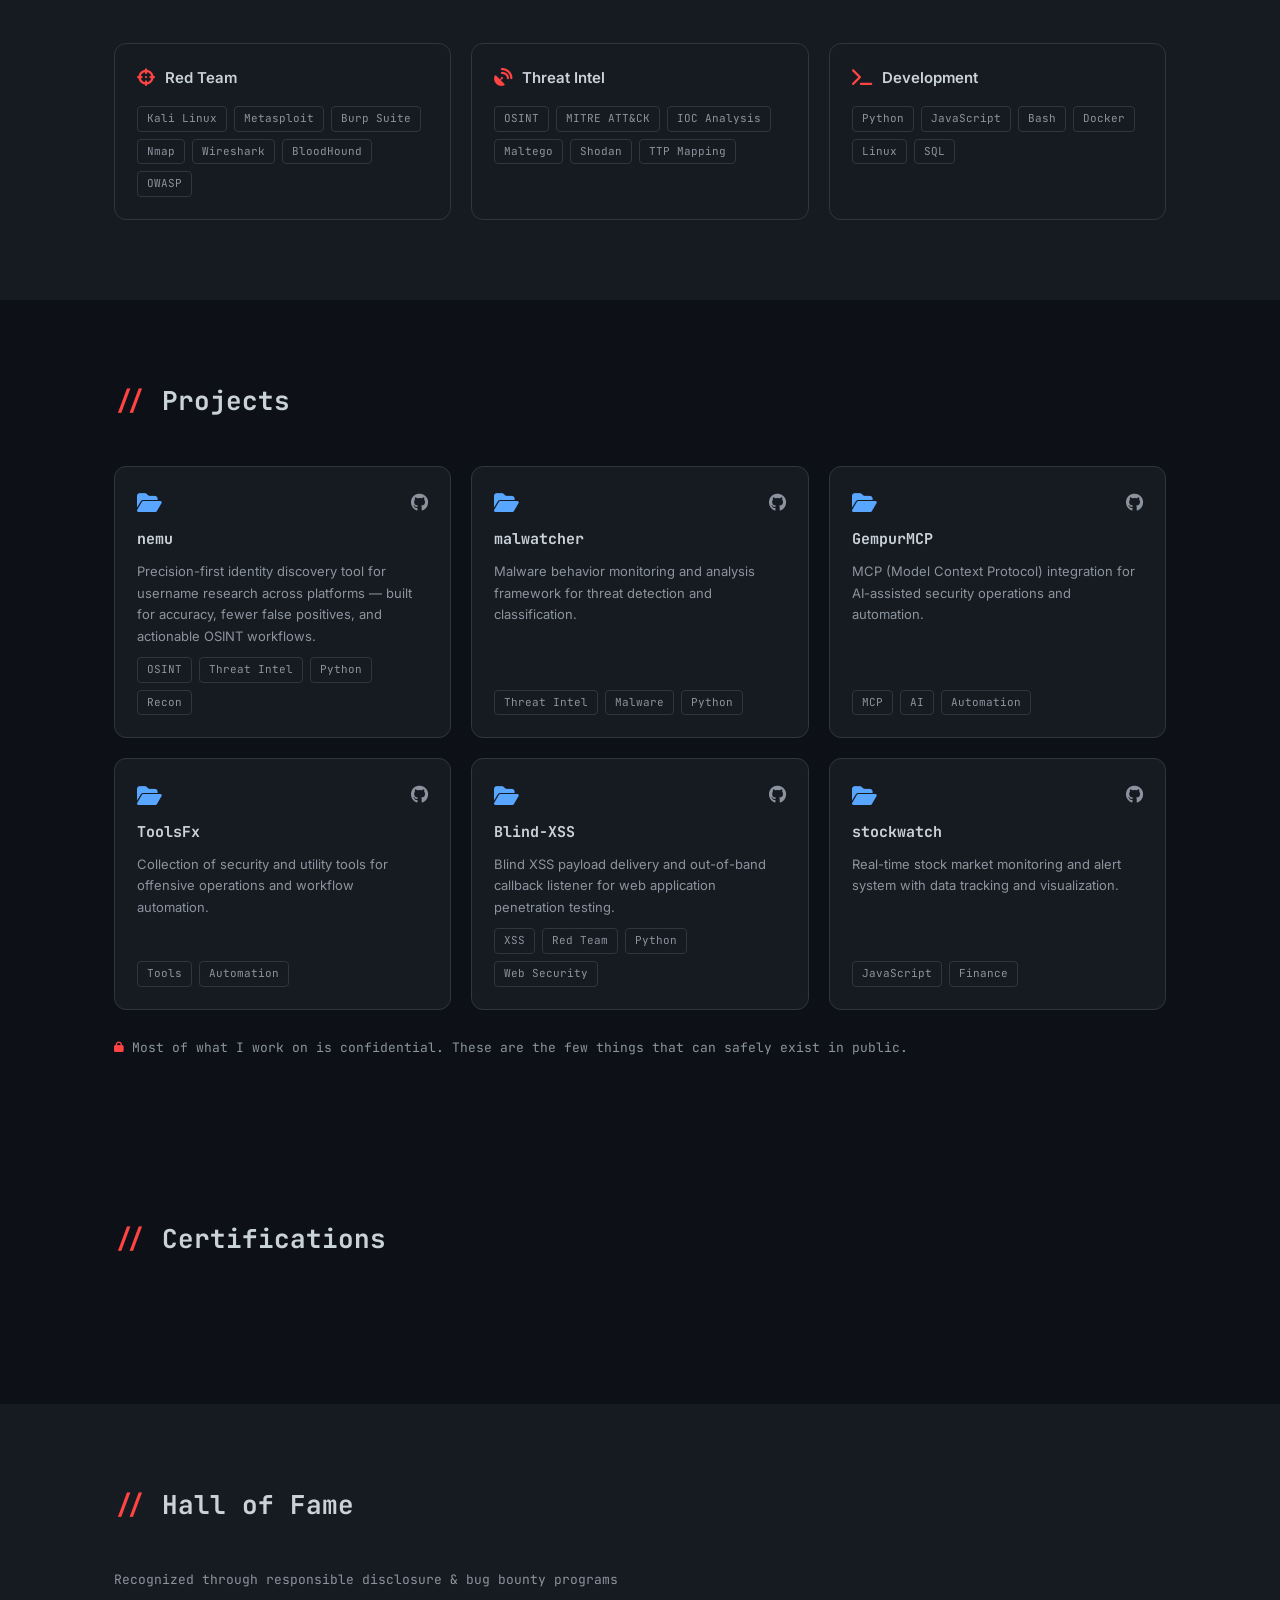
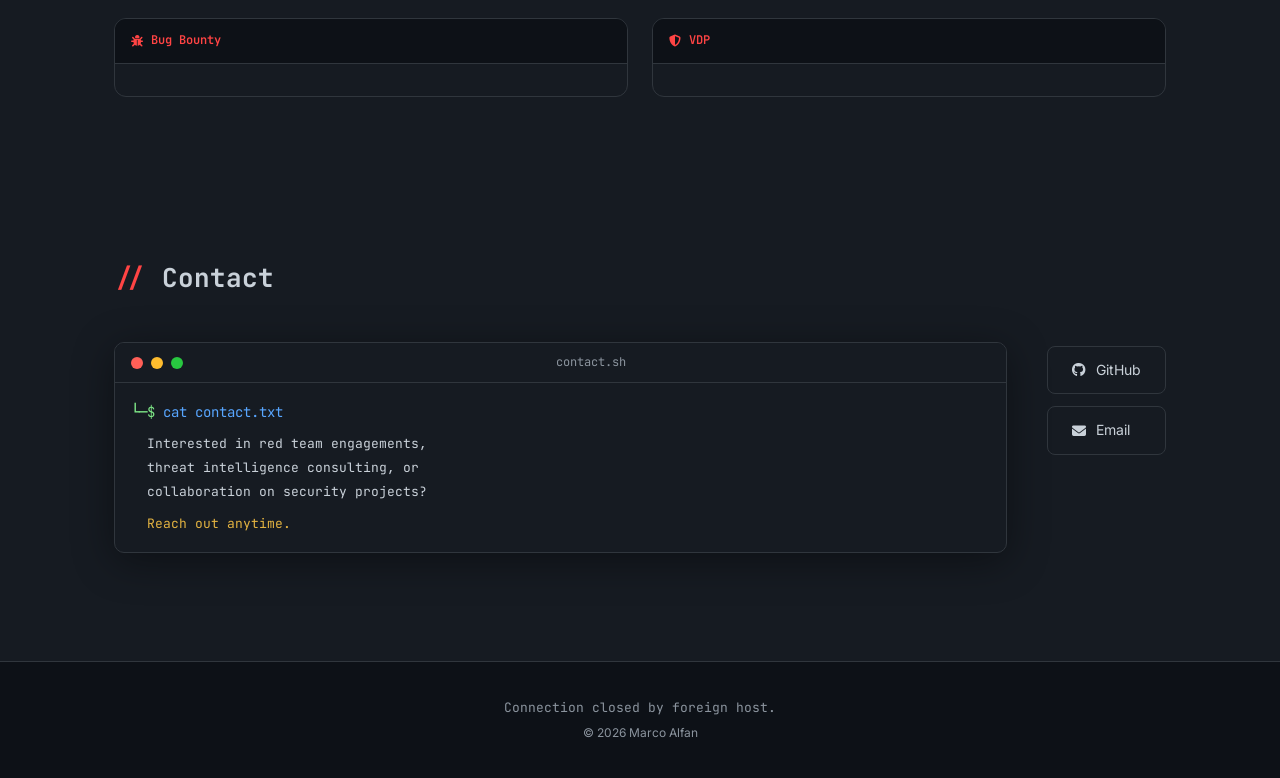
==== commit 2198d2bb: "tweak: remove rotating dotted ring from scan reticle (trial)" ====
--- a/index.html
+++ b/index.html
@@ -4,7 +4,7 @@
   <meta charset="UTF-8">
   <meta name="viewport" content="width=device-width, initial-scale=1.0">
   <meta name="description" content="Marco Alfan (kac0) — Pentester, Red Team Operator & Threat Intelligence Analyst. Offensive security engagements, adversary TTP tracking, and security tooling.">
-  <title>Marco Alfan | Portofolio </title>
+  <title>Marco Alfan — Red Team Operator & Threat Intel</title>
   <link rel="canonical" href="https://marcoalfans.github.io/">
   <link rel="icon" href="assets/img/toonme.ico">
 
@@ -112,9 +112,6 @@
           <img class="sr-a" src="assets/img/PhotoA.png" alt="Marco Alfan" decoding="async">
           <div class="sr-b" id="srB"><img src="assets/img/PhotoB.jpeg" alt="Marco Alfan" decoding="async"></div>
           <div class="sr-reticle" id="srReticle">
-            <svg class="sr-dashed" viewBox="0 0 100 100" aria-hidden="true">
-              <circle cx="50" cy="50" r="47" fill="none" stroke="rgba(255,68,68,.8)" stroke-width="2.2" stroke-dasharray="1 7" stroke-linecap="round"/>
-            </svg>
             <span class="sr-ring"></span>
             <span class="sr-h"></span><span class="sr-v"></span>
             <span class="sr-dot"></span>
